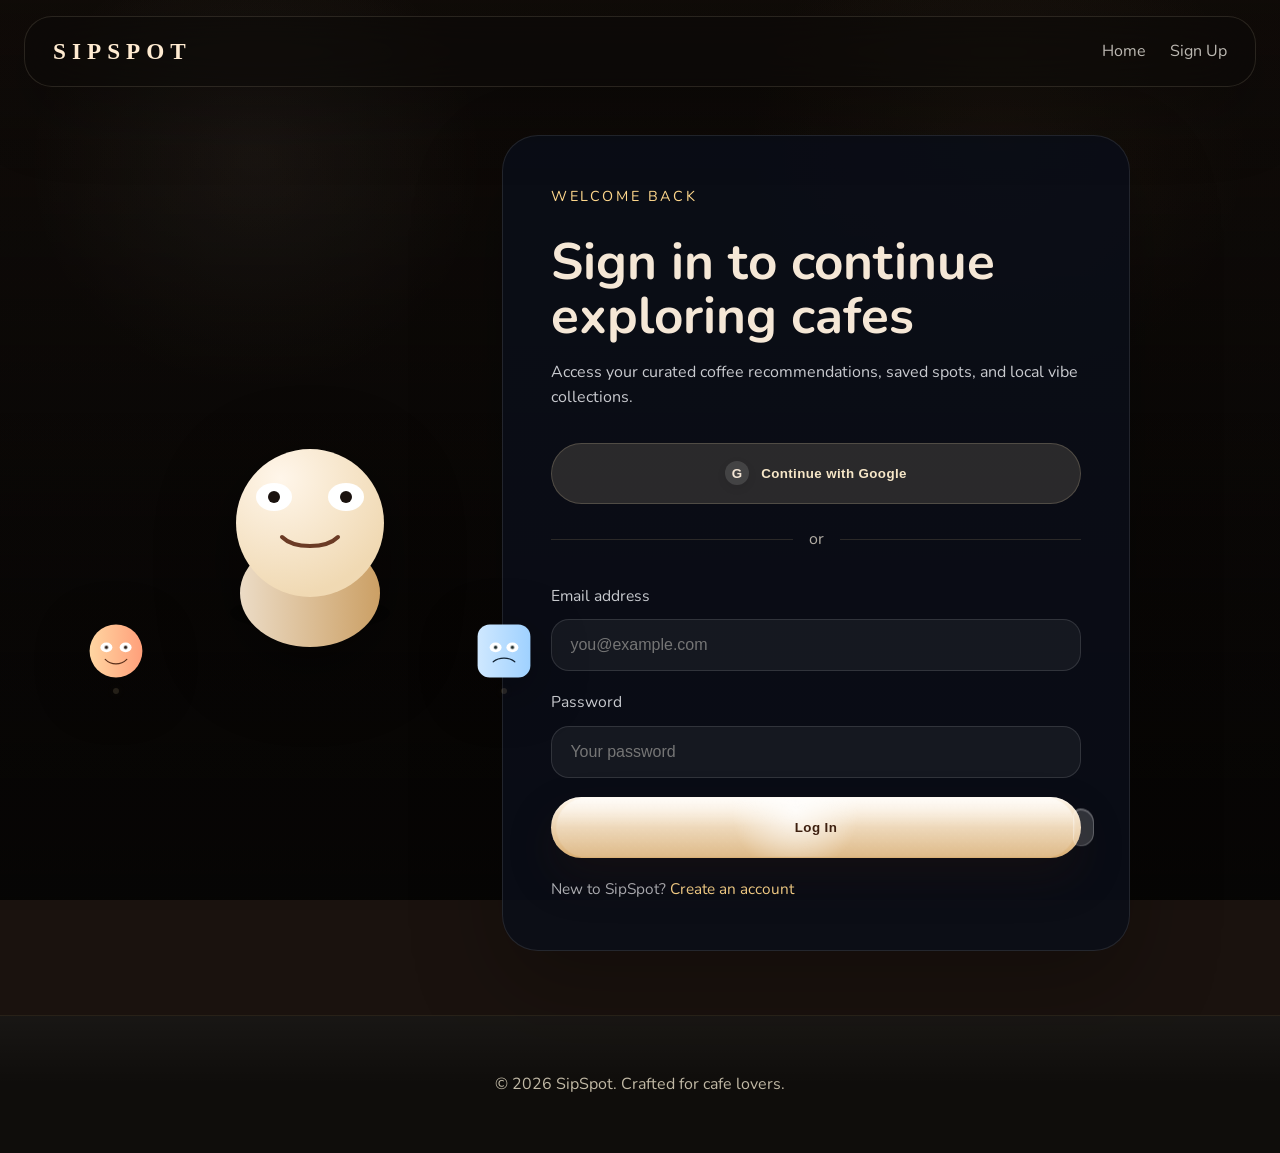
==== explore.html @ 18e0f6d5 "Add files via upload" ====
<!DOCTYPE html>
<html lang="en">
  <head>
    <meta charset="UTF-8" />
    <meta name="viewport" content="width=device-width, initial-scale=1.0" />
    <title>Explore Cafes - SipSpot</title>
    <link rel="stylesheet" href="styles.css" />
  </head>
  <body>
    <div class="video-wrap">
      <video autoplay muted loop playsinline preload="auto" class="bg-video">
        <source src="https://cdn.coverr.co/videos/coverr-coffee-shop-1012/1080p.mp4" type="video/mp4" />
        Your browser does not support the video tag.
      </video>
      <div class="video-overlay"></div>
    </div>

    <header class="site-header auth-header">
      <div class="brand">SipSpot</div>
      <nav class="nav-links">
        <a href="index.html">Home</a>
        <a href="explore.html" class="active">Explore</a>
        <a href="spin.html">Spin The Sip</a>
        <a href="login.html">Log In</a>
        <a href="signup.html" class="button secondary">Sign Up</a>
      </nav>
    </header>

    <main class="section explore-page">
      <section class="explore-hero">
        <div>
          <span class="eyebrow">Cafe Explorer</span>
          <h1>Ahmedabad cafe moods</h1>
          <p>Only the cafe name, vibe, and directions — designed to feel luxurious, calm, and effortless.</p>
        </div>
        <div class="platform-stats">
          <div>
            <span class="stat-label">Curated list</span>
            <strong>58 cafes</strong>
          </div>
          <div>
            <span class="stat-label">City coverage</span>
            <strong>Ahmedabad</strong>
          </div>
        </div>
      </section>

      <section class="section explore-list-section">
        <div class="section-header">
          <span class="eyebrow">All cafes in one view</span>
          <h2>Premium cafe showcase</h2>
          <p class="section-subtitle">Every cafe is visible together in a single premium grid. Hover to focus, click to open exact directions.</p>
        </div>
        <div class="explore-search-panel">
          <input id="explore-search-input" class="explore-search-input" type="search" placeholder="Search cafes by name..." aria-label="Search cafes in the gallery" />
          <span class="search-hint">Start typing to filter the entire cafe collection.</span>
        </div>
        <div class="add-cafe-panel">
          <form id="add-cafe-form" class="add-cafe-form" novalidate>
            <h3>Add a Cafe</h3>
            <p class="form-sub">Only name, vibe and Google Maps link are required.</p>
            <label for="add-name">Cafe Name</label>
            <input id="add-name" name="name" type="text" placeholder="Enter cafe name" required />

            <label for="add-vibe">Cafe Vibe</label>
            <input id="add-vibe" name="vibe" type="text" placeholder="Describe the cafe vibe" required />

            <label for="add-link">Cafe Location Link</label>
            <input id="add-link" name="link" type="url" placeholder="Paste Google Maps location link" required />

            <div class="form-row">
              <button id="add-cafe-btn" class="button primary">+ ADD CAFE</button>
              <div id="add-cafe-msg" class="add-cafe-msg" aria-live="polite"></div>
            </div>
          </form>
        </div>
        <div class="explore-grid" id="cafe-gallery"></div>
      </section>
    </main>

    <footer class="site-footer auth-footer-note">
      <p>© 2026 SipSpot.</p>
    </footer>

    <script src="script.js"></script>
    <div id="cinematic-bg" aria-hidden="true"></div>
    <div id="cinematic-overlay" aria-hidden="true">
      <div class="vignette"></div>
      <div class="light-rays"></div>
      <canvas class="cinematic-canvas" id="cinematic-canvas"></canvas>
      <div class="overlay-spot"></div>
    </div>
  </body>
</html>
---- styles.css ----
@import url('https://fonts.googleapis.com/css2?family=Playfair+Display:wght@600;700;900&family=Nunito:wght@300;400;600;700;800&display=swap');

:root {
  /* Coffee palette */
  --espresso: #2b190f;
  --dark-roast: #1a120e;
  --mocha: #6d3f2a;
  --caramel: #c89f65;
  --cream: #fff7eb;
  --latte: #f3e6d2;
  --gold: #ffd88c;
  --muted: rgba(255,255,255,0.72);

  color-scheme: dark;
  font-family: 'Nunito', system-ui, -apple-system, 'Segoe UI', Roboto, 'Helvetica Neue', Arial;
  background-color: var(--dark-roast);
  color: var(--cream);
  font-size: 16px;
  line-height: 1.6;
  overflow-x: hidden;
}

/* Spin The Sip styles */
.spin-page {
  max-width: 1100px;
  margin: 3.5rem auto;
  padding: 2.5rem;
  border-radius: 28px;
  background: rgba(12, 10, 8, 0.6);
  border: 1px solid rgba(255, 216, 145, 0.06);
}

.spin-hero {
  display: flex;
  gap: 2rem;
  align-items: center;
  justify-content: space-between;
}

.spin-hero h1 {
  font-family: "Cormorant Garamond", serif;
  font-size: clamp(2rem, 4.5vw, 3.25rem);
  margin: 0.25rem 0;
  color: #fff9ef;
}

.tagline { color: rgba(245,235,220,0.8); margin-top: 0.35rem; }

.add-cafe-panel { max-width: 420px; }
.add-row { display: flex; gap: 0.5rem; align-items: center; }
.add-row input { flex: 1; padding: 0.85rem 1rem; border-radius: 14px; border: 1px solid rgba(255,255,255,0.06); background: rgba(20,16,14,0.6); color: inherit; }

.selected-list { display:flex; flex-wrap:wrap; gap:0.5rem; margin-top:0.85rem }
.selected-chip { padding:0.45rem 0.8rem; border-radius:999px; background: linear-gradient(135deg, rgba(200,150,90,0.12), rgba(255,240,200,0.03)); border:1px solid rgba(255,220,150,0.08); display:inline-flex; gap:0.5rem; align-items:center }
.selected-chip .remove { margin-left:0.3rem; cursor:pointer; opacity:0.8 }

.selection-hint { margin-top:0.75rem; color: rgba(245,235,220,0.68); }

.wheel-section { display:flex; gap:2rem; align-items:center; justify-content:center; margin-top:2rem }
.wheel-stage { flex:1; display:flex; align-items:center; justify-content:center }
.wheel-wrap { position:relative; width: min(80vw, 560px); height: min(80vw,560px); display:grid; place-items:center; }
.wheel-wrap canvas { width:100%; height:100%; border-radius:50%; box-shadow: 0 30px 90px rgba(0,0,0,0.6), inset 0 6px 18px rgba(255,230,170,0.03); }
.wheel-pointer { position:absolute; top:6%; left:50%; transform:translateX(-50%); font-size:2.4rem; color:#ffd88c; text-shadow:0 6px 18px rgba(0,0,0,0.6) }

.spin-actions { display:flex; align-items:center; gap:1rem; }

.winner-modal { position:fixed; inset:0; display:grid; place-items:center; background: linear-gradient(rgba(3,3,2,0.55), rgba(12,8,6,0.75)); z-index:60 }
.winner-modal.hidden { display:none }
.winner-card { background: rgba(18,14,12,0.86); padding:2rem; border-radius:18px; border:1px solid rgba(255,230,170,0.08); box-shadow:0 40px 120px rgba(0,0,0,0.6); display:flex; gap:1.6rem; align-items:center }
.winner-copy { text-align:center }
.winner-copy h2 { font-size:2.4rem; margin:0.4rem 0; color:#fffdf6 }
.winner-copy .sub { margin-top:0; color:#ffd88c }
.winner-actions { display:flex; gap:0.8rem; margin-top:1rem }

.celebration canvas { width:360px; height:180px }

@media (max-width:900px) {
  .spin-hero { flex-direction:column; align-items:flex-start }
  .wheel-wrap { width: min(92vw, 420px); height: min(92vw, 420px) }
}


* {
  box-sizing: border-box;
}

body {
  margin: 0;
  min-height: 100vh;
  background: transparent;
  color: #f5e7d6;
}

body::before {
  content: "";
  position: fixed;
  inset: 0;
  pointer-events: none;
  background: radial-gradient(circle at 20% 18%, rgba(236, 219, 185, 0.08), transparent 18%),
    radial-gradient(circle at 78% 16%, rgba(194, 150, 89, 0.08), transparent 20%);
  mix-blend-mode: screen;
  z-index: -2;
}

body::after {
  content: "";
  position: fixed;
  inset: 0;
  pointer-events: none;
  background: linear-gradient(180deg, rgba(10, 8, 6, 0.22), rgba(6, 5, 4, 0.84));
  z-index: -1;
}

.video-wrap {
  position: fixed;
  inset: 0;
  z-index: -10;
  overflow: hidden;
  pointer-events: none;
}

.bg-video {
  width: 100%;
  height: 100%;
  object-fit: cover;
  will-change: transform;
  transform: scale(1.03);
  animation: slow-pan 60s linear infinite;
}

.video-overlay {
  position: absolute;
  inset: 0;
  background: linear-gradient(180deg, rgba(10, 8, 6, 0.44), rgba(8, 6, 5, 0.86));
  pointer-events: none;
}

@keyframes slow-pan {
  0% {
    transform: scale(1.03) translate(0, 0);
  }
  50% {
    transform: scale(1.05) translate(-1.3%, -0.7%);
  }
  100% {
    transform: scale(1.03) translate(0, 0);
  }
}

.intro-screen {
  position: fixed;
  inset: 0;
  z-index: 9999;
  overflow: hidden;
  pointer-events: none;
  display: grid;
  place-items: center;
  background: radial-gradient(circle at 50% 20%, #1b110a 0%, #080402 38%, #020101 100%);
  color: #f5e5cc;
  opacity: 1;
  transition: opacity 0.9s ease, visibility 0.9s ease;
}

.intro-screen.intro-hidden {
  opacity: 0;
  visibility: hidden;
}

body.intro-active {
  overflow: hidden;
}

.intro-background,
.intro-grain,
.intro-haze {
  position: absolute;
  inset: 0;
  pointer-events: none;
}

.intro-background {
  background: radial-gradient(circle at 50% 18%, rgba(187, 129, 65, 0.14), transparent 24%),
    radial-gradient(circle at 50% 38%, rgba(78, 44, 28, 0.16), transparent 32%);
}

.intro-haze {
  background: radial-gradient(circle at 50% 40%, rgba(242, 199, 130, 0.08), transparent 20%),
    radial-gradient(circle at 50% 60%, rgba(24, 12, 8, 0.24), transparent 30%);
  filter: blur(3px);
  opacity: 0.7;
}

.intro-grain {
  background-image: radial-gradient(circle, rgba(255,255,255,0.06) 1px, rgba(255,255,255,0) 1px);
  background-size: 4px 4px;
  opacity: 0.08;
  mix-blend-mode: overlay;
}

.intro-content {
  position: relative;
  z-index: 2;
  display: grid;
  gap: 1.8rem;
  align-items: center;
  justify-items: center;
  text-align: center;
  width: min(88vw, 1080px);
  padding: 0 1.5rem;
}

.intro-title {
  position: relative;
  font-family: "Cormorant Garamond", "Playfair Display", serif;
  font-size: clamp(3.8rem, 9vw, 7.2rem);
  line-height: 0.92;
  letter-spacing: 0.32em;
  text-transform: uppercase;
  color: #f7e6d2;
  opacity: 0;
  transform: scale(0.96) translateY(12px);
  text-shadow: 0 18px 48px rgba(12, 6, 3, 0.22), 0 1px 4px rgba(255, 241, 207, 0.1);
  overflow: hidden;
}

.intro-title::before {
  content: '';
  position: absolute;
  inset: 0;
  background: linear-gradient(90deg, rgba(255,255,255,0.18), rgba(255,255,255,0.02) 22%, rgba(255,255,255,0.18) 48%, rgba(255,255,255,0) 58%);
  opacity: 0;
  transform: translateX(-105%);
}

.intro-ready .intro-title {
  animation: title-reveal 2s ease-out 1.8s forwards;
}

.intro-ready .intro-title::before {
  animation: title-shine 1.8s ease-out 4.4s forwards;
}

@keyframes title-reveal {
  0% {
    opacity: 0;
    transform: scale(0.96) translateY(14px);
    letter-spacing: 0.28em;
    filter: blur(2px);
  }
  65% {
    opacity: 0.45;
    transform: scale(0.985) translateY(6px);
    letter-spacing: 0.30em;
    filter: blur(1px);
  }
  100% {
    opacity: 1;
    transform: scale(1) translateY(0);
    letter-spacing: 0.32em;
    filter: blur(0);
  }
}

@keyframes title-shine {
  0% {
    opacity: 0;
    transform: translateX(-105%);
  }
  38% {
    opacity: 0.16;
  }
  62% {
    opacity: 0.12;
    transform: translateX(12%);
  }
  100% {
    opacity: 0;
    transform: translateX(110%);
  }
}

.intro-tagline {
  opacity: 0;
  transform: translateY(18px);
  font-family: "Cormorant Garamond", serif;
  font-size: clamp(1rem, 2vw, 1.25rem);
  color: rgba(245, 229, 207, 0.78);
  letter-spacing: 0.18em;
  max-width: min(44rem, 86vw);
  line-height: 1.5;
}

.intro-ready .intro-tagline {
  animation: subtitle-reveal 1s ease-out 5s forwards;
}

@keyframes subtitle-reveal {
  0% {
    opacity: 0;
    transform: translateY(18px);
    letter-spacing: 0.22em;
  }
  100% {
    opacity: 1;
    transform: translateY(0);
    letter-spacing: 0.18em;
  }
}

.intro-credit {
  opacity: 0;
  transform: translateY(18px);
  font-family: Inter, ui-sans-serif, system-ui, sans-serif;
  font-size: 0.78rem;
  color: rgba(255, 241, 218, 0.52);
  letter-spacing: 0.28em;
  text-transform: uppercase;
  line-height: 1.4;
}

.intro-ready .intro-credit {
  animation: credit-reveal 1s ease-out 6.2s forwards;
}

@keyframes credit-reveal {
  from { opacity: 0; transform: translateY(14px); }
  to { opacity: 1; transform: translateY(0); }
}

.site-header {
  position: sticky;
  top: 1rem;
  z-index: 20;
  margin: 0 1.5rem;
  border-radius: 28px;
  display: flex;
  align-items: center;
  justify-content: space-between;
  padding: 1rem 1.75rem;
  backdrop-filter: blur(26px);
  background: rgba(12, 10, 8, 0.56);
  border: 1px solid rgba(255, 235, 193, 0.12);
  box-shadow: 0 24px 70px rgba(0, 0, 0, 0.26);
}

.brand {
  font-family: "Cormorant Garamond", serif;
  font-size: 1.45rem;
  font-weight: 700;
  letter-spacing: 0.26em;
  text-transform: uppercase;
  color: #ffebd1;
}

.nav-links {
  display: flex;
  gap: 1.5rem;
  align-items: center;
}

.nav-links.open {
  display: flex;
  flex-direction: column;
  width: 100%;
  padding: 1rem 0;
  background: rgba(8, 10, 16, 0.95);
  position: absolute;
  top: 72px;
  left: 0;
  right: 0;
  border-top: 1px solid rgba(255, 255, 255, 0.08);
}

.nav-links.open a {
  width: 100%;
  padding: 0.9rem 1.5rem;
}

.nav-links a {
  color: rgba(245, 240, 232, 0.76);
  text-decoration: none;
  transition: color 0.2s ease, transform 0.2s ease;
  position: relative;
}

.nav-links a:hover {
  color: #fff7e9;
  transform: translateY(-1px);
}

.nav-links a.active::after {
  content: "";
  position: absolute;
  left: 0;
  right: 0;
  bottom: -0.35rem;
  height: 3px;
  border-radius: 999px;
  background: linear-gradient(135deg, #c89f65, #ffdebb);
}

.hero-cta,
.button {
  display: inline-flex;
  align-items: center;
  justify-content: center;
  position: relative;
  overflow: visible;
  border: none;
  border-radius: 2.2rem;
  padding: 1rem 1.8rem;
  min-height: 3.8rem;
  cursor: pointer;
  font-weight: 700;
  text-decoration: none;
  letter-spacing: 0.03em;
  transition: transform 0.24s ease, box-shadow 0.24s ease, background 0.24s ease, color 0.24s ease;
  transform-style: preserve-3d;
  background-clip: padding-box;
}

.button::before,
.button::after {
  content: '';
  position: absolute;
  border-radius: 999px;
  transition: transform 0.24s ease, opacity 0.24s ease, background 0.24s ease;
}

.button::before {
  inset: 0;
  z-index: -2;
}

.button::after {
  z-index: -1;
}

.google-button {
  width: 100%;
  gap: 0.75rem;
  justify-content: center;
  background: rgba(236, 216, 176, 0.14);
  color: #f7e7c8;
  border: 1px solid rgba(236, 216, 176, 0.2);
}

.google-icon {
  width: 1.5rem;
  height: 1.5rem;
  display: inline-flex;
  align-items: center;
  justify-content: center;
  border-radius: 50%;
  background: rgba(255, 255, 255, 0.12);
  color: #f5e7d6;
  font-weight: 700;
  box-shadow: 0 3px 10px rgba(0, 0, 0, 0.08);
}

.auth-divider {
  display: flex;
  align-items: center;
  text-align: center;
  gap: 1rem;
  color: rgba(245, 235, 220, 0.72);
  margin: 0.25rem 0 0.75rem;
}

.auth-divider::before,
.auth-divider::after {
  content: "";
  flex: 1;
  height: 1px;
  background: rgba(246, 220, 153, 0.14);
}

.hero-cta,
.button.primary {
  background: linear-gradient(180deg, #fff7eb 0%, #d9ae73 100%);
  color: #3e2010;
  box-shadow: 0 20px 44px rgba(45, 24, 13, 0.28), inset 0 1px 1px rgba(255, 255, 255, 0.28);
}

.button.primary {
  border-radius: 2.3rem;
  padding: 1rem 2.2rem;
}

.button.primary::before {
  inset: 0;
  background: radial-gradient(circle at 46% 22%, rgba(255, 255, 255, 0.85), rgba(255, 255, 255, 0.12) 22%),
    linear-gradient(180deg, rgba(255, 255, 255, 0.65), rgba(255, 255, 255, 0.04) 48%);
  opacity: 0.96;
  transform: scale(0.98);
}

.button.primary::after {
  right: -0.8rem;
  top: 50%;
  width: 1.2rem;
  height: 2.2rem;
  border-radius: 0.65rem 1.2rem 1.2rem 0.65rem;
  background: rgba(255, 255, 255, 0.16);
  border: 1px solid rgba(255, 255, 255, 0.22);
  box-shadow: inset 0 1px 0 rgba(255, 255, 255, 0.28);
  transform: translateY(-50%);
}

.button.primary:hover {
  transform: translateY(-2px);
  box-shadow: 0 28px 72px rgba(61, 34, 16, 0.32);
}

.button.primary:active {
  transform: translateY(1px);
  box-shadow: 0 10px 22px rgba(45, 25, 14, 0.2);
}

.button.secondary {
  background: linear-gradient(180deg, rgba(251, 238, 206, 0.94), rgba(223, 171, 98, 0.95));
  color: #4a2d16;
  border: 1px solid rgba(98, 63, 35, 0.18);
  padding: 1rem 1.9rem;
  box-shadow: 0 18px 34px rgba(22, 13, 9, 0.22);
}

.button.secondary::before,
.button.secondary::after {
  content: '';
  position: absolute;
  left: 0;
  right: 0;
  border-radius: 1.9rem;
  z-index: -2;
}

.button.secondary::before {
  top: 0;
  height: 52%;
  background: linear-gradient(180deg, rgba(255, 245, 220, 0.98), rgba(237, 205, 156, 0.96));
  border-top-left-radius: 1.9rem;
  border-top-right-radius: 1.9rem;
}

.button.secondary::after {
  bottom: 0;
  height: 48%;
  background: linear-gradient(180deg, rgba(204, 134, 58, 0.92), rgba(180, 108, 44, 0.9));
  border-bottom-left-radius: 1.9rem;
  border-bottom-right-radius: 1.9rem;
}

.button.secondary::after {
  box-shadow: inset 0 1px 0 rgba(255, 255, 255, 0.18);
}

.button.secondary:hover {
  transform: translateY(-2px);
}

.button.secondary:active {
  transform: translateY(1px);
}

.button-fog-wrapper {
  position: relative;
  display: inline-flex;
  overflow: visible;
  vertical-align: middle;
}

.button-fog {
  position: absolute;
  left: 50%;
  top: -0.1rem;
  width: calc(100% + 0.4rem);
  height: 2.6rem;
  pointer-events: none;
  transform: translateX(-50%);
  overflow: visible;
  z-index: 0;
}

.button-fog span {
  position: absolute;
  bottom: 0;
  background: rgba(255, 255, 255, 0.18);
  filter: blur(7px);
  border-radius: 999px;
  opacity: 0;
  transform: translateY(4px) scale(0.82);
  animation: button-steam-rise 1s ease-out forwards;
}

.button-fog span:nth-child(1) { left: 8%; width: 0.65rem; height: 1.05rem; }
.button-fog span:nth-child(2) { left: 28%; width: 0.5rem; height: 0.95rem; }
.button-fog span:nth-child(3) { left: 50%; width: 0.6rem; height: 1.15rem; }
.button-fog span:nth-child(4) { left: 72%; width: 0.45rem; height: 0.9rem; }

@keyframes button-steam-rise {
  0% {
    opacity: 0;
    transform: translateY(6px) scale(0.78);
  }
  18% {
    opacity: 0.14;
    transform: translateY(2px) scale(0.85);
  }
  52% {
    opacity: 0.18;
    transform: translateY(-10px) scale(0.94);
  }
  100% {
    opacity: 0;
    transform: translateY(-20px) scale(1.02);
  }
}

@media (max-width: 720px) {
  .button-fog {
    height: 3rem;
    width: calc(100% + 0.9rem);
    top: -0.3rem;
  }

  .button-fog span {
    filter: blur(6px);
  }

  .button-fog span:nth-child(1) { width: 0.55rem; height: 1rem; }
  .button-fog span:nth-child(2) { width: 0.45rem; height: 0.85rem; }
  .button-fog span:nth-child(3) { width: 0.55rem; height: 1.1rem; }
  .button-fog span:nth-child(4) { width: 0.4rem; height: 0.85rem; }
}

.hero-right {
  display: grid;
  gap: 1.8rem;
}

.hero-cup-illustration {
  position: relative;
  width: min(380px, 100%);
  max-width: 38rem;
  margin: 0 auto;
  align-self: center;
  justify-self: center;
  pointer-events: auto;
  perspective: 1200px;
}

.hero-cup-illustration::before {
  content: '';
  position: absolute;
  inset: 0;
  border-radius: 28px;
  background: radial-gradient(circle at 50% 40%, rgba(255, 238, 198, 0.06), transparent 32%);
  pointer-events: none;
}

.cup-shadow {
  position: absolute;
  bottom: 0.8rem;
  left: 50%;
  width: 64%;
  height: 24px;
  background: radial-gradient(ellipse at center, rgba(12, 8, 5, 0.36) 0%, transparent 62%);
  transform: translateX(-50%);
  filter: blur(3px);
  opacity: 0.85;
  z-index: 0;
}

.cup-wrap {
  position: relative;
  width: 100%;
  max-width: 320px;
  aspect-ratio: 1 / 1.2;
  margin: 0 auto;
  transform-style: preserve-3d;
  transition: transform 0.28s ease;
}

.cup-body {
  position: absolute;
  left: 20%;
  right: 20%;
  bottom: 18%;
  top: 20%;
  border-radius: 42% 42% 38% 38% / 42% 42% 32% 32%;
  background: radial-gradient(circle at 40% 18%, #fff9ef 0%, rgba(255,255,255,0.86) 10%, transparent 24%),
    linear-gradient(180deg, #f9f2e2 0%, #ecd9b9 25%, #d2b07d 52%, #b67d4a 100%);
  border: 1px solid rgba(255,255,255,0.36);
  box-shadow: inset 0 18px 32px rgba(255,255,255,0.24), inset 0 -5px 14px rgba(0,0,0,0.16), 0 18px 40px rgba(14, 9, 5, 0.16);
  overflow: hidden;
}

.cup-body::before {
  content: '';
  position: absolute;
  top: -5%;
  left: 10%;
  right: 10%;
  height: 16%;
  border-radius: 50%;
  background: radial-gradient(circle at 50% 25%, rgba(255,255,255,0.9) 0%, rgba(255,255,255,0) 48%);
  opacity: 0.85;
  pointer-events: none;
}

.cup-body::after {
  content: '';
  position: absolute;
  top: 16%;
  left: 8%;
  right: 8%;
  height: 38%;
  border-radius: 48% / 36%;
  background: radial-gradient(circle at 45% 20%, rgba(255,255,255,0.14), rgba(255,255,255,0) 48%);
  opacity: 0.7;
  pointer-events: none;
}

.cup-handle {
  position: absolute;
  width: 20%;
  height: 28%;
  right: 5%;
  top: 34%;
  border-radius: 52% 44% 44% 52%;
  background: radial-gradient(circle at 25% 25%, #faf4e9 0%, #f1e2cd 24%, #d1b082 54%, #b88d5f 100%);
  box-shadow: inset 0 1px 0 rgba(255,255,255,0.48), inset -4px 0 8px rgba(0,0,0,0.18), 0 8px 16px rgba(0,0,0,0.12);
  border: 1px solid rgba(255,255,255,0.38);
  overflow: hidden;
}

.cup-handle::before {
  content: '';
  position: absolute;
  inset: 12% 15%;
  border-radius: 50% 44% 44% 50%;
  background: radial-gradient(circle at 25% 25%, rgba(255,255,255,0.42), rgba(255,255,255,0) 36%),
    linear-gradient(180deg, rgba(255,255,255,0.12), rgba(0,0,0,0.08));
  box-shadow: inset 0 0 8px rgba(0,0,0,0.1);
}

.cup-handle::after {
  content: '';
  position: absolute;
  inset: 20% 20%;
  border-radius: 46% 40% 40% 46%;
  border: 3px solid rgba(255,255,255,0.18);
}

.cup-fill {
  position: absolute;
  left: 22%;
  right: 22%;
  top: 20%;
  height: 22%;
  background: radial-gradient(circle at 50% 24%, rgba(255,255,255,0.2) 0%, rgba(255,255,255,0) 18%),
    radial-gradient(circle at 45% 40%, rgba(255,236,189,0.16), rgba(255,236,189,0) 22%),
    radial-gradient(circle at 50% 40%, #6a3f25 0%, #3b1f0f 45%, #1f1008 100%);
  border-radius: 50% / 46%;
  box-shadow: inset 0 8px 18px rgba(255,255,255,0.12), inset 0 -4px 12px rgba(0,0,0,0.4);
  overflow: hidden;
}

.cup-fill::before {
  content: '';
  position: absolute;
  inset: 0;
  border-radius: inherit;
  background: radial-gradient(circle at 50% 35%, rgba(255,255,255,0.25) 0%, rgba(255,255,255,0) 34%);
  opacity: 0.35;
}

.cup-fill::after {
  content: '';
  position: absolute;
  left: 8%;
  right: 8%;
  top: 10%;
  height: 18%;
  border-radius: 46% / 55%;
  background: radial-gradient(circle at 50% 20%, rgba(255,255,255,0.26), rgba(255,255,255,0) 78%);
  opacity: 0.55;
  transform: translateY(-2px);
}

.cup-steam {
  position: absolute;
  left: 38%;
  top: 8%;
  width: 24%;
  height: 36%;
  pointer-events: none;
}

.cup-steam span {
  position: absolute;
  left: 50%;
  width: 8px;
  height: 100%;
  border-radius: 999px;
  background: radial-gradient(circle, rgba(255,255,255,0.82) 0%, rgba(255,255,255,0.08) 100%);
  opacity: 0.55;
  transform-origin: bottom center;
  animation: steam-rise 4.4s ease-in-out infinite;
  filter: blur(1px);
}

.cup-steam span:nth-child(1) {
  transform: translateX(-50%) translateY(0) scaleX(0.95);
  animation-delay: 0s;
}

.cup-steam span:nth-child(2) {
  transform: translateX(-50%) translateY(12%) scaleX(0.75);
  animation-delay: 1.4s;
}

.cup-face {
  position: absolute;
  left: 28%;
  right: 28%;
  top: 48%;
  display: flex;
  justify-content: space-between;
  align-items: center;
  pointer-events: none;
  filter: drop-shadow(0 1px 0 rgba(0,0,0,0.12));
}

.cup-eye {
  position: relative;
  width: 10px;
  height: 10px;
  border-radius: 50%;
  background: radial-gradient(circle at 35% 30%, #fffbf0 0%, rgba(255,255,255,0) 28%),
    radial-gradient(circle at 50% 50%, #3f2311 0%, #231108 100%);
  box-shadow: inset 0 1px 0 rgba(255,255,255,0.24), 0 1px 2px rgba(0,0,0,0.12);
  transition: transform 0.18s ease;
}

.cup-eye::after {
  content: '';
  position: absolute;
  top: 22%;
  left: 18%;
  width: 30%;
  height: 30%;
  border-radius: 50%;
  background: rgba(255,255,255,0.88);
  filter: blur(0.5px);
}

.cup-smile {
  position: absolute;
  left: 50%;
  bottom: -8%;
  width: 34px;
  height: 14px;
  border-radius: 0 0 18px 18px;
  transform: translateX(-50%) scaleX(0.95);
  transition: transform 0.22s ease, opacity 0.22s ease;
  background: linear-gradient(180deg, rgba(255,255,255,0.1), rgba(255,255,255,0) 48%);
}

.cup-smile::before {
  content: '';
  position: absolute;
  inset: 0 0 4px;
  border-bottom: 3px solid rgba(57,34,18,0.95);
  border-radius: 0 0 18px 18px;
}

.cup-saucer {
  position: absolute;
  left: 50%;
  bottom: 0;
  width: 84%;
  height: 16%;
  transform: translateX(-50%);
  border-radius: 50% / 40%;
  background: radial-gradient(circle at 50% 28%, #fff8ee 0%, #ebd7bb 42%, #d0a778 75%, #a86e41 100%);
  border: 1px solid rgba(255,255,255,0.42);
  box-shadow: inset 0 10px 22px rgba(255,255,255,0.24), inset 0 -6px 14px rgba(0,0,0,0.18), 0 18px 40px rgba(0,0,0,0.2);
}

.cup-saucer::before {
  content: '';
  position: absolute;
  left: 50%;
  top: 16%;
  width: 48%;
  height: 24%;
  transform: translateX(-50%);
  border-radius: 50% / 34%;
  background: rgba(255,255,255,0.18);
}

.cup-saucer::after {
  content: '';
  position: absolute;
  left: 50%;
  bottom: 12%;
  width: 28%;
  height: 6%;
  transform: translateX(-50%);
  border-radius: 50% / 50%;
  background: rgba(0,0,0,0.16);
  filter: blur(1px);
  opacity: 0.55;
}

.hero-cup-illustration:hover .cup-shadow {
  opacity: 1;
  transform: translateX(-50%) scale(1.04);
}

.hero-cup-illustration:hover .cup-steam span {
  animation-duration: 3s;
  opacity: 0.78;
}

.hero-cup-illustration:hover .cup-wrap,
.hero-cup-illustration.cup-hovered .cup-wrap {
  transform: translateY(-4px) rotate(-2deg) scale(1.01);
}

.hero-cup-illustration.cup-active .cup-wrap {
  animation: cup-breathe 6s ease-in-out infinite;
}

.hero-cup-illustration.cup-active .cup-smile {
  transform: translateX(-50%) scaleX(1.05) translateY(-1px);
}

.hero-cup-illustration.cup-active .cup-steam span {
  animation-duration: 3.1s;
  opacity: 0.78;
}

.cup-wrap {
  animation: cup-floating 6s ease-in-out infinite;
}

@keyframes cup-floating {
  0%, 100% { transform: translateY(0) rotate(0deg); }
  35% { transform: translateY(-6px) rotate(0.8deg); }
  70% { transform: translateY(-4px) rotate(-0.6deg); }
}

@keyframes cup-breathe {
  0%, 100% { transform: translateY(-2px) rotate(0deg); }
  25% { transform: translateY(-5px) rotate(0.4deg); }
  50% { transform: translateY(-3px) rotate(0deg); }
  75% { transform: translateY(-5px) rotate(-0.4deg); }
}

@keyframes steam-rise {
  0% { opacity: 0; transform: translate(-50%, 100%) scaleY(0.3); }
  20% { opacity: 0.54; transform: translate(-50%, 0%) scaleY(0.85); }
  50% { opacity: 0.24; transform: translate(-50%, -22%) scaleY(1.05); }
  80% { opacity: 0.08; transform: translate(-50%, -38%) scaleY(0.85); }
  100% { opacity: 0; transform: translate(-50%, -52%) scaleY(0.4); }
}

@media (max-width: 960px) {
  .hero-right {
    grid-template-columns: 1fr;
    align-items: center;
  }
  .hero-cup-illustration {
    width: min(320px, 78vw);
  }
}

@media (max-width: 680px) {
  .hero-cup-illustration {
    width: min(280px, 92vw);
  }
  .hero-copy {
    max-width: 100%;
  }
}

.menu-toggle {
  display: none;
  background: none;
  border: 1px solid rgba(255, 255, 255, 0.18);
  color: #f3f4f8;
  padding: 0.75rem 1rem;
  border-radius: 12px;
}

.hero-section {
  min-height: calc(100vh - 128px);
  display: grid;
  grid-template-columns: 1.2fr 0.95fr;
  gap: 2.5rem;
  align-items: center;
  padding: 5.5rem 2rem 3rem;
}

.hero-copy {
  max-width: 640px;
}

.hero-copy .eyebrow {
  color: #ffe5b8;
}

.hero-section h1 {
  font-family: "Cormorant Garamond", serif;
  font-size: clamp(4rem, 8vw, 6.2rem);
  line-height: 0.9;
  letter-spacing: -0.06em;
  color: #fff5e6;
  text-shadow: 0 18px 45px rgba(0, 0, 0, 0.36);
}

.hero-section p {
  font-size: 1.05rem;
  max-width: 46rem;
  color: rgba(245, 235, 220, 0.86);
}

.eyebrow {
  display: inline-block;
  margin-bottom: 1rem;
  font-size: 0.9rem;
  letter-spacing: 0.18em;
  text-transform: uppercase;
  color: #ffd88c;
}

.hero-actions {
  display: flex;
  gap: 1rem;
  flex-wrap: wrap;
  margin-top: 2rem;
}

.hero-search-card {
  background: rgba(18, 14, 11, 0.64);
  border: 1px solid rgba(255, 216, 145, 0.14);
  border-radius: 32px;
  padding: 2rem;
  color: #f5ead8;
  backdrop-filter: blur(24px);
  box-shadow: 0 28px 80px rgba(0, 0, 0, 0.30);
}

.hero-search-card p {
  margin-bottom: 1rem;
  color: rgba(242, 232, 217, 0.82);
}

.search-box {
  display: grid;
  grid-template-columns: 1fr auto;
  gap: 0.75rem;
}

.search-box input {
  width: 100%;
  border: 1px solid rgba(255, 224, 159, 0.18);
  border-radius: 22px;
  background: rgba(22, 18, 15, 0.82);
  color: #f5e7d6;
  padding: 1rem 1.15rem;
  font-size: 1rem;
}

.search-box input:focus {
  outline: 2px solid rgba(226, 183, 107, 0.34);
  outline-offset: 2px;
}

.search-box button {
  border: none;
  border-radius: 22px;
  padding: 1rem 1.4rem;
  background: linear-gradient(135deg, #c89f65, #b87941);
  color: #fffdf9;
  font-weight: 700;
  cursor: pointer;
  transition: transform 0.2s ease, box-shadow 0.2s ease;
}

.search-box button:hover {
  transform: translateY(-2px);
  box-shadow: 0 18px 45px rgba(184, 121, 65, 0.28);
}

.search-chips {
  display: flex;
  flex-wrap: wrap;
  gap: 0.75rem;
  margin-top: 1.25rem;
}

.search-chips span {
  padding: 0.75rem 1rem;
  border-radius: 999px;
  background: rgba(255, 255, 255, 0.08);
  color: #f5f0e8;
  border: 1px solid rgba(255, 255, 255, 0.08);
}

.search-chips span.active {
  background: rgba(216, 159, 114, 0.18);
  border-color: rgba(216, 159, 114, 0.35);
  color: #fffdf9;
}

.auth-page {
  min-height: calc(100vh - 88px);
  display: grid;
  place-items: center;
  padding: 4rem 2rem;
}

.auth-layout { display:flex; gap:2rem; align-items:center; justify-content:center; max-width:980px; width:100%; }
.auth-layout .auth-card { flex:1; min-width:320px }
.character-wrap { width:320px; display:flex; align-items:center; justify-content:center; pointer-events:none }
.character { width:280px; height:auto; filter:drop-shadow(0 18px 40px rgba(0,0,0,0.45)); transform:translateY(0); transition:transform 0.45s cubic-bezier(.2,.9,.2,1) }

/* idle breathing */
.character-wrap .character { animation: char-breathe 6s ease-in-out infinite }
@keyframes char-breathe { 0%{ transform:translateY(0)} 50%{ transform:translateY(-6px)} 100%{ transform:translateY(0)} }

/* eyes and pupil behavior */
.character .eye .pupil { transition: transform 0.12s linear; transform-box: fill-box; transform-origin: center; will-change: transform }
.pupil-small { transition: transform 0.12s linear; transform-box: fill-box; transform-origin: center; will-change: transform }

/* small character blink */
.small-character.blink ellipse { transform-origin:center; transform:scaleY(0.12); transition: transform 0.12s linear }
.small-character.blink .pupil-small { transform: translateY(3px); transition: transform 0.12s linear }
.character.blink .sclera { transform-origin:center; transform:scaleY(0.12); transition: transform 0.12s linear }
.character.blink .pupil { transition: transform 0.08s linear }

/* shy reaction */
.character.shy .hand { opacity:1; transform:translateY(-22px); transition:transform 0.36s ease, opacity 0.36s ease }
.character .hand { opacity:0; transform:translateY(0); transition:transform 0.36s ease, opacity 0.36s ease }

/* small smile when happy */
.character.smile .smile { stroke:#ffefc9; stroke-width:3; transform-origin:center; transition: stroke 0.18s ease }

@media (max-width:720px) {
  .auth-layout { flex-direction:column-reverse; gap:1rem }
  .character-wrap { width:220px }
  .character { width:200px }
}

/* characters group layout (three characters) */
.characters-group { display:flex; gap:12px; align-items:flex-end; justify-content:center }
.main-character { display:flex; align-items:center; justify-content:center }
.side-character { width:84px; display:flex; align-items:center; justify-content:center; position:relative }
.side-character svg { width:84px; height:auto; filter: drop-shadow(0 12px 28px rgba(0,0,0,0.35)); transform-origin:center; }

/* subtle idle bob for side characters */
.small-character { animation: small-bob 5s ease-in-out infinite; }
@keyframes small-bob { 0%{ transform:translateY(0) } 50%{ transform:translateY(-6px) } 100%{ transform:translateY(0) } }

/* tiny glow and particles (decorative) */
.side-character::after { content:''; position:absolute; width:6px; height:6px; border-radius:50%; background:rgba(255,230,170,0.12); box-shadow:0 0 10px rgba(255,230,170,0.08); transform:translateY(40px); pointer-events:none }

/* responsive: shrink side characters on small screens */
@media (max-width:720px) {
  .characters-group { gap:8px }
  .side-character { width:56px }
  .side-character svg { width:56px }
}

/* Add Cafe form styles */
.add-cafe-panel { max-width:820px; margin:18px auto 28px; padding:18px; background:linear-gradient(180deg, rgba(255,255,255,0.04), rgba(255,255,255,0.02)); border-radius:12px; box-shadow:0 8px 30px rgba(6,5,4,0.28); }
.add-cafe-form { display:flex; flex-direction:column; gap:10px }
.add-cafe-form h3 { margin:0; font-size:1.05rem }
.add-cafe-form .form-sub { margin:0; color:rgba(255,255,255,0.7); font-size:0.9rem }
.add-cafe-form label { font-size:0.86rem; color:rgba(255,255,255,0.85); margin-top:6px }
.add-cafe-form input[type="text"], .add-cafe-form input[type="url"] { padding:10px 12px; border-radius:8px; border:1px solid rgba(255,255,255,0.08); background:rgba(255,255,255,0.03); color:#fff; outline:none }
.add-cafe-form input::placeholder { color: rgba(255,255,255,0.5) }
.add-cafe-form .form-row { display:flex; align-items:center; gap:12px }
.add-cafe-form .add-cafe-msg { color:#cfe8ff; font-weight:600 }
.add-cafe-form .add-cafe-msg.error { color:#ffb4b4 }
.add-cafe-form .button.primary { padding:10px 14px; border-radius:10px }

@media (max-width:720px) {
  .add-cafe-panel { padding:12px }
  .add-cafe-form { gap:8px }
}

/* Cinematic theme & page transition overlay */
#cinematic-overlay { position:fixed; inset:0; pointer-events:none; z-index:9999; opacity:0; transition:opacity 420ms ease, backdrop-filter 420ms ease; display:flex; align-items:center; justify-content:center }
#cinematic-overlay.active { opacity:1; pointer-events:none }
#cinematic-overlay .vignette { position:absolute; inset:0; background:radial-gradient(ellipse at center, rgba(10,6,4,0.0) 30%, rgba(6,3,1,0.55) 100%); mix-blend-mode:overlay; opacity:0.85; }
#cinematic-overlay .light-rays { position:absolute; inset:0; background:linear-gradient(120deg, rgba(255,244,230,0.02) 0%, rgba(255,244,230,0.06) 40%, rgba(255,244,230,0.02) 100%); pointer-events:none; transform:translateZ(0); }
#cinematic-overlay .cinematic-canvas { position:absolute; inset:0; width:100%; height:100%; display:block }
#cinematic-overlay .overlay-spot { position:absolute; width:56vmax; height:56vmax; border-radius:50%; background: radial-gradient(circle at 30% 35%, rgba(255,240,220,0.06), transparent 25%); mix-blend-mode:soft-light; transform:translateY(-10%); }

/* subtle reveal zoom/blur effect on body when transitioning */
body.sipspot-transitioning { transition: filter 420ms ease, transform 420ms ease; filter: blur(6px) saturate(0.98); transform: scale(1.012); }

/* floating beans/particles styling (canvas sits under overlay) */
#cinematic-bg { position:fixed; inset:0; pointer-events:none; z-index:9000; opacity:0.78 }

/* reduced motion accessibility */
@media (prefers-reduced-motion: reduce) {
  #cinematic-overlay, #cinematic-bg { transition: none !important; animation: none !important; opacity: 0 !important }
}

/* Winner cinematic full-screen overlay */
.winner-cinematic-overlay { position:fixed; inset:0; z-index:10010; display:flex; align-items:center; justify-content:center; pointer-events:none; }
.winner-cinematic-overlay .winner-canvas { position:absolute; inset:0; width:100%; height:100%; }
.winner-cinematic-overlay .winner-name-wrap { position:relative; z-index:2; text-align:center; pointer-events:auto }
.winner-cinematic-overlay .winner-name { font-weight:800; color:#fff; letter-spacing:0.02em; text-transform:uppercase; font-size:clamp(28px, 8vw, 120px); line-height:0.9; margin:0; transform-style:preserve-3d; backface-visibility:hidden; filter: drop-shadow(0 18px 48px rgba(10,6,4,0.6)); }
.winner-cinematic-overlay .winner-sub { color:#ffeccf; margin-top:10px; font-size:1.05rem }
.winner-cinematic-overlay .winner-cta { margin-top:18px; display:flex; gap:12px; justify-content:center }
.winner-cinematic-overlay .winner-cta .button { pointer-events:auto }

/* name entrance animation */
.name-entrance { animation: nameIn 980ms cubic-bezier(.2,.9,.26,1) forwards }
@keyframes nameIn {
  0% { transform: translateZ(-400px) scale(0.28) rotateX(18deg); opacity:0; filter: blur(12px) drop-shadow(0 0 0 rgba(0,0,0,0)); }
  30% { transform: translateZ(40px) scale(1.18) rotateX(6deg); opacity:1; filter: blur(3px); }
  60% { transform: translateZ(-6px) scale(0.98) rotateX(2deg); }
  100% { transform: translateZ(0) scale(1) rotateX(0); filter: blur(0); }
}

/* impact flash */
.impact-flash { position:fixed; inset:0; z-index:10005; background: radial-gradient(circle at 50% 50%, rgba(255,255,230,0.12), rgba(255,255,230,0.02) 25%, transparent 40%); pointer-events:none; opacity:0; transition:opacity 140ms linear }
.impact-flash.show { opacity:1 }

/* confetti particle shapes (CSS fallback small) */
.confetti-fallback { position:fixed; pointer-events:none; z-index:10006; inset:0 }

@media (prefers-reduced-motion: reduce) {
  .winner-cinematic-overlay, .impact-flash { display:none !important }
}

.auth-card {
  width: min(540px, 100%);
  background: rgba(11, 14, 24, 0.88);
  border: 1px solid rgba(255, 255, 255, 0.1);
  border-radius: 36px;
  padding: 3rem;
  box-shadow: 0 35px 90px rgba(0, 0, 0, 0.25);
}

.auth-copy {
  margin-bottom: 2rem;
}

.auth-copy h1 {
  margin: 0.75rem 0 0;
  font-size: clamp(2.25rem, 4vw, 3.25rem);
  line-height: 1.05;
}

.auth-copy p {
  margin: 1rem 0 0;
  color: rgba(243, 244, 248, 0.82);
}

.auth-form {
  display: grid;
  gap: 1.2rem;
}

.auth-form label {
  display: grid;
  gap: 0.65rem;
  color: rgba(243, 244, 248, 0.82);
  font-size: 0.98rem;
}

.auth-form input {
  width: 100%;
  border: 1px solid rgba(255, 255, 255, 0.12);
  border-radius: 18px;
  background: rgba(255, 255, 255, 0.05);
  color: #f3f4f8;
  padding: 1rem 1.15rem;
  font-size: 1rem;
}

.auth-form input:focus {
  outline: 2px solid rgba(255, 216, 140, 0.35);
  outline-offset: 2px;
}

.auth-footer {
  margin: 0;
  color: rgba(243, 244, 248, 0.72);
  font-size: 0.96rem;
}

.auth-footer a {
  color: #ffd88c;
  text-decoration: none;
}

.auth-footer-note {
  padding-bottom: 2rem;
}

.auth-header .nav-links {
  display: flex;
}

.explore-page {
  position: relative;
  padding: 4rem 2rem;
  max-width: 1200px;
  margin: 0 auto;
  border-radius: 40px;
  background: rgba(15, 12, 10, 0.70);
  border: 1px solid rgba(255, 214, 152, 0.10);
  box-shadow: 0 40px 120px rgba(0, 0, 0, 0.28);
}

.explore-page::before {
  content: "";
  position: absolute;
  inset: 0;
  border-radius: 40px;
  pointer-events: none;
  background: radial-gradient(circle at top left, rgba(255, 255, 255, 0.06), transparent 32%);
}

.explore-hero {
  display: grid;
  grid-template-columns: 1fr auto;
  gap: 2rem;
  align-items: center;
  margin-bottom: 2rem;
}

.platform-stats {
  display: grid;
  gap: 1rem;
}

.platform-stats div {
  background: rgba(255, 255, 255, 0.05);
  border: 1px solid rgba(255, 255, 255, 0.08);
  border-radius: 28px;
  padding: 1.4rem 1.6rem;
  text-align: center;
}

.platform-stats strong {
  display: block;
  margin-top: 0.85rem;
  font-size: 2.5rem;
  letter-spacing: -0.04em;
  color: #ffd88c;
}

.platform-stats .stat-label {
  display: block;
  margin-bottom: 0.75rem;
  color: rgba(243, 244, 248, 0.78);
}

.platform-stats strong {
  font-size: 2rem;
  color: #ffd88c;
}

.explore-grid {
  display: grid;
  grid-template-columns: repeat(auto-fit, minmax(280px, 1fr));
  gap: 1.75rem;
  margin-top: 1.5rem;
}

.explore-card-link {
  display: block;
  color: inherit;
  text-decoration: none;
}

.explore-card {
  display: flex;
  flex-direction: column;
  justify-content: space-between;
  min-height: 230px;
  padding: 1.85rem;
  border-radius: 32px;
  background: linear-gradient(180deg, rgba(255, 255, 255, 0.06), rgba(255, 255, 255, 0.02));
  border: 1px solid rgba(255, 255, 255, 0.1);
  box-shadow: 0 20px 38px rgba(0, 0, 0, 0.16);
  transition: transform 0.35s ease, box-shadow 0.35s ease, border-color 0.35s ease, background 0.35s ease;
  will-change: transform;
}

.explore-card:hover {
  transform: translateY(-6px) scale(1.02);
  border-color: rgba(255, 216, 140, 0.28);
  background: rgba(255, 255, 255, 0.12);
  box-shadow: 0 40px 90px rgba(0, 0, 0, 0.24);
  z-index: 2;
}

.explore-card-copy {
  display: grid;
  gap: 0.9rem;
}

.card-eyebrow {
  font-size: 0.78rem;
  letter-spacing: 0.2em;
  text-transform: uppercase;
  color: #ffc46b;
  opacity: 0.95;
}

.explore-card h3 {
  margin: 0;
  font-size: 1.6rem;
  letter-spacing: -0.02em;
}

.cafe-vibe {
  margin: 0;
  color: rgba(243, 244, 248, 0.78);
  line-height: 1.75;
}

.card-cta {
  width: fit-content;
  margin-top: 1.5rem;
  align-self: flex-start;
  background: linear-gradient(135deg, #b87941, #ffd88c);
  color: #1c1a17;
  padding: 0.9rem 1.3rem;
}

.explore-card-copy {
  display: grid;
  gap: 0.9rem;
}

.card-eyebrow {
  font-size: 0.78rem;
  letter-spacing: 0.2em;
  text-transform: uppercase;
  color: #ffc46b;
  opacity: 0.9;
}

.explore-card h3 {
  margin: 0;
  font-size: 1.55rem;
  letter-spacing: -0.02em;
}

.cafe-vibe {
  margin: 0;
  color: rgba(243, 244, 248, 0.78);
  line-height: 1.65;
}

.gallery-empty {
  padding: 3rem 2rem;
  border-radius: 24px;
  background: rgba(255, 255, 255, 0.04);
  border: 1px solid rgba(255, 255, 255, 0.08);
  color: rgba(243, 244, 248, 0.88);
  text-align: center;
}

.explore-search-panel {
  display: grid;
  gap: 0.75rem;
  margin-bottom: 1.85rem;
  max-width: 840px;
}

.explore-search-input {
  width: 100%;
  min-height: 58px;
  padding: 1rem 1.25rem;
  border-radius: 22px;
  border: 1px solid rgba(255, 255, 255, 0.12);
  background: rgba(255, 255, 255, 0.05);
  color: #f5f0e8;
  font-size: 1rem;
  outline: none;
  transition: border-color 0.2s ease, box-shadow 0.2s ease;
}

.explore-search-input:focus {
  border-color: rgba(216, 159, 114, 0.48);
  box-shadow: 0 0 0 4px rgba(216, 159, 114, 0.08);
}

.search-hint {
  color: rgba(243, 244, 248, 0.72);
  font-size: 0.95rem;
}

@media (max-width: 980px) {
  .explore-grid {
    grid-template-columns: 1fr;
  }
}

.section-subtitle {
  margin-top: 0.75rem;
  max-width: 52rem;
  color: rgba(243, 244, 248, 0.72);
  line-height: 1.75;
}

@media (max-width: 680px) {
  .site-header {
    margin: 0 1rem;
    padding: 1rem 1.25rem;
    flex-wrap: wrap;
  }

  .hero-section {
    grid-template-columns: 1fr;
    padding: 3rem 1.25rem 2rem;
  }

  .hero-section h1 {
    font-size: clamp(2.7rem, 8vw, 3.4rem);
  }

  .hero-copy,
  .hero-search-card,
  .hero-right,
  .hero-panel {
    width: 100%;
  }

  .hero-actions {
    flex-direction: column;
  }
}

.search-box input::placeholder {
  color: rgba(243, 244, 248, 0.52);
}

.pill-list {
  display: flex;
  flex-wrap: wrap;
  gap: 0.75rem;
  margin-top: 1.25rem;
}

.pill-list span {
  padding: 0.7rem 1rem;
  border-radius: 999px;
  background: rgba(255, 255, 255, 0.07);
  font-size: 0.95rem;
}

.section {
  padding: 4rem 2rem;
  position: relative;
}

.section::before {
  content: "";
  position: absolute;
  inset: 0;
  pointer-events: none;
  background: linear-gradient(180deg, rgba(255, 253, 249, 0.02), transparent 30%);
}

.section > * {
  position: relative;
}

.section-header {
  display: grid;
  gap: 0.65rem;
  margin-bottom: 1.75rem;
}

.section-header h2 {
  margin: 0;
  font-size: clamp(2.1rem, 2.8vw, 3rem);
  letter-spacing: -0.04em;
}

.intro-grid {
  display: grid;
  grid-template-columns: 1fr 1.2fr;
  gap: 2rem;
  align-items: start;
}

.feature-grid,
.cards-grid {
  display: grid;
  gap: 1.5rem;
}

.feature-grid {
  grid-template-columns: repeat(3, minmax(0, 1fr));
}

.feature-grid article,
.card {
  background: rgba(16, 12, 10, 0.68);
  border: 1px solid rgba(255, 215, 145, 0.10);
  border-radius: 30px;
  padding: 1.75rem;
  box-shadow: 0 24px 70px rgba(0, 0, 0, 0.24);
}

.feature-grid article h3,
.card h3 {
  margin-top: 0;
}

.feature-grid article p,
.card p {
  margin: 0.85rem 0 0;
  color: rgba(243, 244, 248, 0.78);
}

.featured-cafes .section-header {
  display: flex;
  align-items: flex-end;
  justify-content: space-between;
  gap: 1rem;
  margin-bottom: 2rem;
}

.cards-grid {
  grid-template-columns: repeat(3, minmax(0, 1fr));
}

/* Rotating featured recommendation styles */
.featured-rotator { margin-top: 1.25rem; display:flex; justify-content:center }
.featured-card { width:100%; max-width:980px; display:flex; gap:1.5rem; align-items:stretch; border-radius:20px; overflow:hidden; background:linear-gradient(180deg, rgba(255,255,255,0.02), rgba(255,255,255,0.01)); border:1px solid rgba(255,230,160,0.06); box-shadow:0 30px 90px rgba(0,0,0,0.36); }
.featured-media { width:40%; min-height:200px; background-size:cover; background-position:center; filter:brightness(0.88) saturate(0.9); }
.featured-copy { padding:1.5rem; flex:1; display:flex; flex-direction:column; justify-content:center }
.featured-copy h3 { margin:0 0 0.5rem 0; font-size:1.6rem; color:#fffdf6 }
.featured-copy p { margin:0 0 0.6rem 0; color:rgba(245,235,220,0.86) }
.featured-address { color:rgba(245,235,220,0.72); font-weight:600; margin-top:0.4rem }
.featured-actions { display:flex; gap:0.8rem; margin-top:1rem }
.rotating-fade { transition: transform 0.6s cubic-bezier(.2,.9,.2,1), opacity 0.6s ease; opacity:1; transform:translateY(0); }
.rotating-fade.hidden { opacity:0; transform:translateY(8px); }


.card {
  position: relative;
  overflow: hidden;
  transition: transform 0.3s ease, box-shadow 0.3s ease;
}

.card:hover {
  transform: translateY(-6px);
  box-shadow: 0 30px 100px rgba(0, 0, 0, 0.26);
}

.card h3 {
  margin-top: 0;
  font-size: 1.35rem;
}

.card p {
  color: rgba(245, 240, 232, 0.78);
}

.card-tag {
  display: inline-flex;
  padding: 0.55rem 0.9rem;
  border-radius: 999px;
  background: rgba(255, 216, 140, 0.18);
  color: #ffe5b0;
  font-size: 0.85rem;
}

.card span {
  display: inline-block;
  margin-top: 1.4rem;
  color: #ffd88c;
  font-weight: 700;
}

.cta-section { display:none }

.site-footer {
  position: relative;
  text-align: center;
  padding: 2.5rem 2rem;
  color: rgba(255, 245, 220, 0.74);
  background: rgba(12, 12, 10, 0.70);
  border-top: 1px solid rgba(255, 214, 146, 0.10);
}

.site-footer::before {
  content: "";
  position: absolute;
  inset: 0;
  pointer-events: none;
  background: linear-gradient(180deg, rgba(255, 253, 249, 0.04), transparent 50%);
}

@media (max-width: 980px) {
  .hero-section,
  .intro-grid,
  .cards-grid,
  .feature-grid {
    grid-template-columns: 1fr;
  }

  .site-header {
    flex-wrap: wrap;
    gap: 1rem;
  }

  .nav-links {
    display: none;
  }

  .menu-toggle {
    display: inline-flex;
  }
}
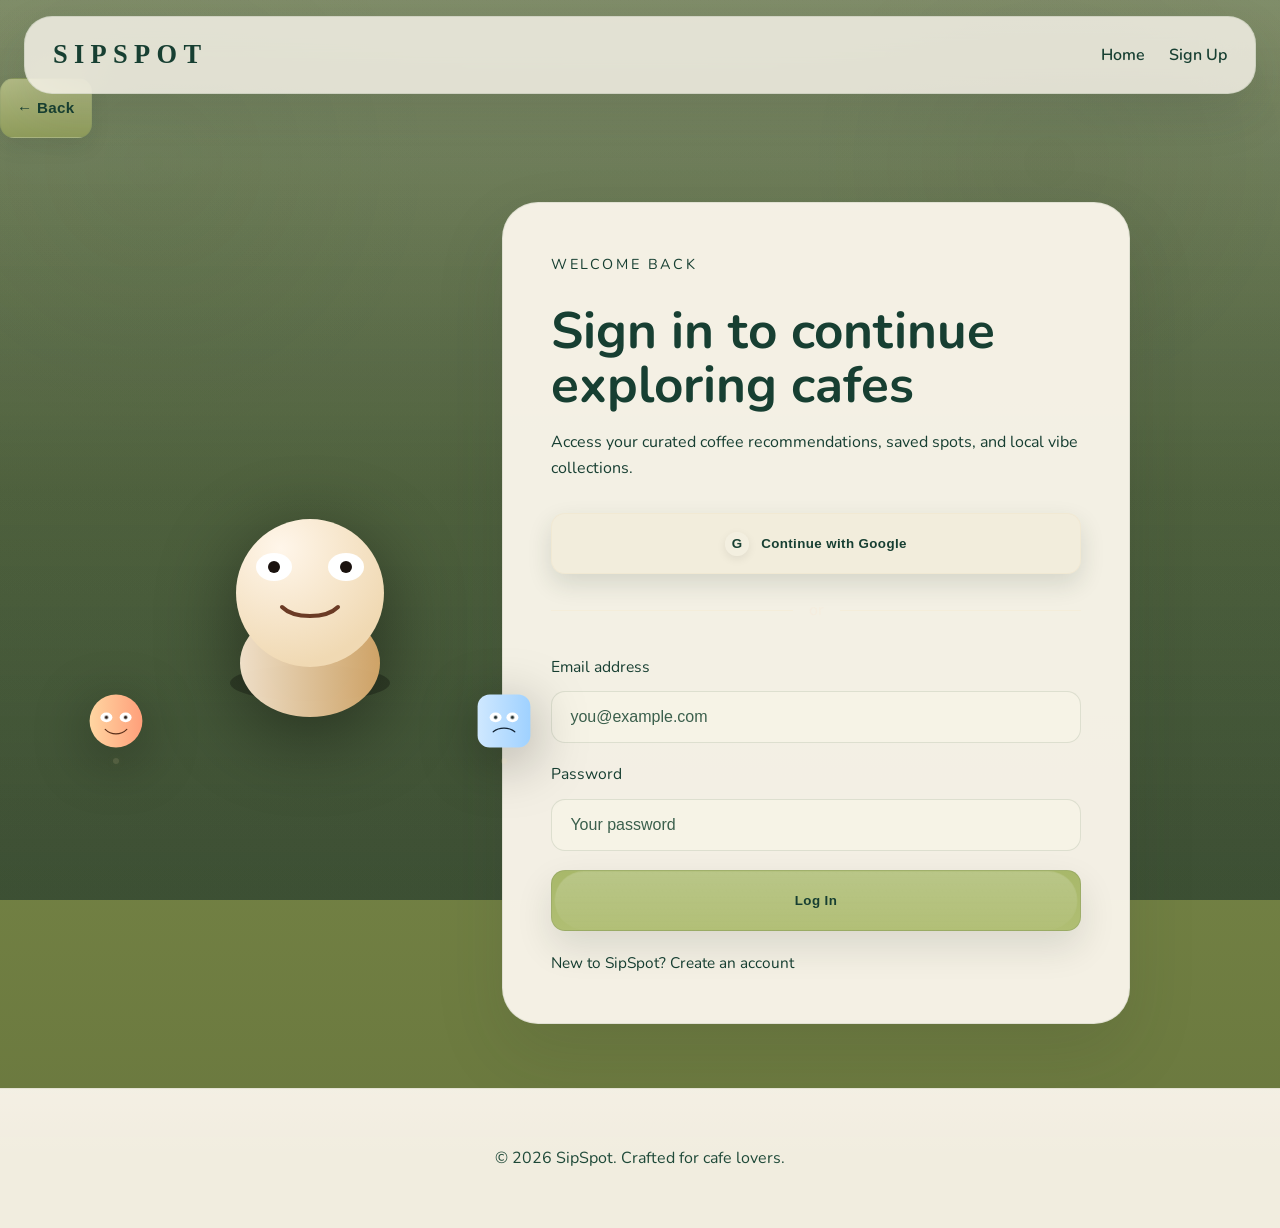
==== commit 719f6cda: "Update SIPSPOT" ====
--- a/explore.html
+++ b/explore.html
@@ -4,7 +4,15 @@
     <meta charset="UTF-8" />
     <meta name="viewport" content="width=device-width, initial-scale=1.0" />
     <title>Explore Cafes - SipSpot</title>
-    <link rel="stylesheet" href="styles.css" />
+    <link rel="stylesheet" href="styles.css?v=2" />
+    <link rel="manifest" href="./manifest.webmanifest" />
+    <link rel="apple-touch-icon" href="./icons/icon-192.jpg" />
+    <link rel="icon" href="./icons/icon.jpg" type="image/jpeg" />
+    <link rel="shortcut icon" href="./icons/icon-192.jpg" />
+    <meta name="theme-color" content="#2b190f" />
+    <meta name="mobile-web-app-capable" content="yes" />
+    <meta name="apple-mobile-web-app-capable" content="yes" />
+    <meta name="apple-mobile-web-app-status-bar-style" content="black-translucent" />
   </head>
   <body>
     <div class="video-wrap">
@@ -22,9 +30,10 @@
         <a href="explore.html" class="active">Explore</a>
         <a href="spin.html">Spin The Sip</a>
         <a href="login.html">Log In</a>
-        <a href="signup.html" class="button secondary">Sign Up</a>
+        <a href="signup.html" class="button secondary cta-simple">Sign Up</a>
       </nav>
     </header>
+    <button class="button secondary back-button" type="button" onclick="goBack()">← Back</button>
 
     <main class="section explore-page">
       <section class="explore-hero">
--- a/styles.css
+++ b/styles.css
@@ -1,22 +1,36 @@
 @import url('https://fonts.googleapis.com/css2?family=Playfair+Display:wght@600;700;900&family=Nunito:wght@300;400;600;700;800&display=swap');
 
 :root {
-  /* Coffee palette */
-  --espresso: #2b190f;
-  --dark-roast: #1a120e;
-  --mocha: #6d3f2a;
-  --caramel: #c89f65;
-  --cream: #fff7eb;
-  --latte: #f3e6d2;
-  --gold: #ffd88c;
-  --muted: rgba(255,255,255,0.72);
-
-  color-scheme: dark;
+  /* Organic green palette */
+  --olive-primary: #7C8B4A;
+  --olive-deep: #68763D;
+  --olive-soft: #8F9C5B;
+  --olive-muted: #A1AA70;
+  --olive-light: #B4BC86;
+  --forest: #173F32;
+  --forest-2: #1E4938;
+  --forest-3: #12382D;
+  /* Explicit dark-green palette required by design */
+  --dark-primary: #173F32; /* headings, primary text */
+  --dark-secondary: #1E4938; /* secondary text */
+  --dark-deep: #12382D; /* deep accents */
+  --dark-muted: #315744; /* muted text */
+  --accent-warm: #A8B86A;
+  --accent-warm-2: #9EAF61;
+  --accent-warm-3: #B0BE73;
+  --bg-cream: #F6F3E6;
+  --text: var(--dark-primary);
+  --muted: rgba(27, 42, 33, 0.62);
+  --shadow: rgba(37, 54, 41, 0.14);
+  --surface: rgba(250, 247, 238, 0.96);
+  --surface-soft: rgba(255, 255, 255, 0.72);
+
+  color-scheme: light;
   font-family: 'Nunito', system-ui, -apple-system, 'Segoe UI', Roboto, 'Helvetica Neue', Arial;
-  background-color: var(--dark-roast);
-  color: var(--cream);
+  background-color: var(--sand);
+  color: var(--text);
   font-size: 16px;
-  line-height: 1.6;
+  line-height: 1.65;
   overflow-x: hidden;
 }
 
@@ -25,9 +39,10 @@
   max-width: 1100px;
   margin: 3.5rem auto;
   padding: 2.5rem;
-  border-radius: 28px;
-  background: rgba(12, 10, 8, 0.6);
-  border: 1px solid rgba(255, 216, 145, 0.06);
+  border-radius: 32px;
+  background: rgba(255, 255, 255, 0.88);
+  border: 1px solid rgba(27, 44, 31, 0.12);
+  box-shadow: 0 18px 50px rgba(31, 45, 35, 0.09);
 }
 
 .spin-hero {
@@ -87,8 +102,8 @@
 body {
   margin: 0;
   min-height: 100vh;
-  background: transparent;
-  color: #f5e7d6;
+  color: var(--text);
+  background-image: radial-gradient(1200px 400px at 8% 12%, rgba(255,255,240,0.04), transparent 12%), radial-gradient(900px 360px at 92% 8%, rgba(0,0,0,0.03), transparent 14%), linear-gradient(180deg, var(--olive-light) 0%, var(--olive-primary) 40%, var(--olive-deep) 100%);
 }
 
 body::before {
@@ -96,9 +111,8 @@
   position: fixed;
   inset: 0;
   pointer-events: none;
-  background: radial-gradient(circle at 20% 18%, rgba(236, 219, 185, 0.08), transparent 18%),
-    radial-gradient(circle at 78% 16%, rgba(194, 150, 89, 0.08), transparent 20%);
-  mix-blend-mode: screen;
+  background: radial-gradient(circle at 12% 18%, rgba(57, 86, 55, 0.06), transparent 22%), radial-gradient(circle at 82% 18%, rgba(20, 30, 18, 0.06), transparent 20%);
+  mix-blend-mode: overlay;
   z-index: -2;
 }
 
@@ -107,7 +121,7 @@
   position: fixed;
   inset: 0;
   pointer-events: none;
-  background: linear-gradient(180deg, rgba(10, 8, 6, 0.22), rgba(6, 5, 4, 0.84));
+  background: linear-gradient(180deg, rgba(255,255,250,0.06), rgba(0,0,0,0.06));
   z-index: -1;
 }
 
@@ -131,7 +145,7 @@
 .video-overlay {
   position: absolute;
   inset: 0;
-  background: linear-gradient(180deg, rgba(10, 8, 6, 0.44), rgba(8, 6, 5, 0.86));
+  background: linear-gradient(180deg, rgba(25, 47, 36, 0.38), rgba(37, 61, 50, 0.64));
   pointer-events: none;
 }
 
@@ -337,19 +351,19 @@
   align-items: center;
   justify-content: space-between;
   padding: 1rem 1.75rem;
-  backdrop-filter: blur(26px);
-  background: rgba(12, 10, 8, 0.56);
-  border: 1px solid rgba(255, 235, 193, 0.12);
-  box-shadow: 0 24px 70px rgba(0, 0, 0, 0.26);
+  backdrop-filter: blur(24px);
+  background: rgba(255, 250, 242, 0.78);
+  border: 1px solid rgba(106, 134, 102, 0.16);
+  box-shadow: 0 20px 50px rgba(39, 59, 46, 0.12);
 }
 
 .brand {
   font-family: "Cormorant Garamond", serif;
-  font-size: 1.45rem;
+  font-size: 1.65rem;
   font-weight: 700;
-  letter-spacing: 0.26em;
+  letter-spacing: 0.24em;
   text-transform: uppercase;
-  color: #ffebd1;
+  color: var(--forest);
 }
 
 .nav-links {
@@ -377,15 +391,27 @@
 }
 
 .nav-links a {
-  color: rgba(245, 240, 232, 0.76);
+  color: var(--forest);
   text-decoration: none;
-  transition: color 0.2s ease, transform 0.2s ease;
+  transition: color 0.24s ease, transform 0.24s ease;
   position: relative;
+  font-weight: 600;
 }
 
 .nav-links a:hover {
-  color: #fff7e9;
+  color: var(--forest);
   transform: translateY(-1px);
+}
+
+a:focus-visible, button:focus-visible, .button:focus-visible {
+  outline: 3px solid rgba(166, 190, 130, 0.28);
+  outline-offset: 4px;
+  border-radius: 12px;
+}
+
+.button:active {
+  transform: translateY(1px) scale(0.995);
+  box-shadow: 0 8px 18px rgba(18, 32, 24, 0.06);
 }
 
 .nav-links a.active::after {
@@ -396,7 +422,7 @@
   bottom: -0.35rem;
   height: 3px;
   border-radius: 999px;
-  background: linear-gradient(135deg, #c89f65, #ffdebb);
+  background: linear-gradient(135deg, #6f8b71, #a6b79f);
 }
 
 .hero-cta,
@@ -417,6 +443,8 @@
   transition: transform 0.24s ease, box-shadow 0.24s ease, background 0.24s ease, color 0.24s ease;
   transform-style: preserve-3d;
   background-clip: padding-box;
+  box-shadow: 0 10px 24px var(--shadow);
+  border-radius: 14px;
 }
 
 .button::before,
@@ -425,6 +453,35 @@
   position: absolute;
   border-radius: 999px;
   transition: transform 0.24s ease, opacity 0.24s ease, background 0.24s ease;
+}
+
+.cta-simple {
+  padding: 0.9rem 1.4rem;
+  min-height: 3.6rem;
+  font-size: 0.98rem;
+  letter-spacing: 0.02em;
+  font-weight: 700;
+  box-shadow: 0 8px 20px rgba(24, 40, 30, 0.08);
+  border: 1px solid rgba(88, 105, 82, 0.16);
+  background: linear-gradient(180deg, var(--accent-warm) 0%, var(--accent-warm-2) 100%);
+  color: var(--forest);
+  border-radius: 14px;
+}
+
+.cta-simple:hover {
+  transform: translateY(-1px);
+  box-shadow: 0 14px 22px rgba(34, 47, 36, 0.14);
+  background: linear-gradient(180deg, #f6faf0 0%, #e1e8c5 100%);
+}
+
+.cta-simple:active {
+  transform: translateY(1px);
+  box-shadow: 0 8px 16px rgba(34, 47, 36, 0.1);
+}
+
+.cta-simple::before,
+.cta-simple::after {
+  content: none;
 }
 
 .button::before {
@@ -483,46 +540,70 @@
 }
 
 .button.primary {
-  border-radius: 2.3rem;
-  padding: 1rem 2.2rem;
+  padding: 0.95rem 1.8rem;
+  background: linear-gradient(180deg, var(--accent-warm) 0%, var(--accent-warm-3) 100%);
+  color: var(--forest);
+  border: 1px solid rgba(92, 110, 78, 0.18);
+  box-shadow: 0 16px 36px rgba(28, 45, 34, 0.12);
 }
 
 .button.primary::before {
   inset: 0;
-  background: radial-gradient(circle at 46% 22%, rgba(255, 255, 255, 0.85), rgba(255, 255, 255, 0.12) 22%),
-    linear-gradient(180deg, rgba(255, 255, 255, 0.65), rgba(255, 255, 255, 0.04) 48%);
-  opacity: 0.96;
-  transform: scale(0.98);
-}
-
-.button.primary::after {
-  right: -0.8rem;
-  top: 50%;
-  width: 1.2rem;
-  height: 2.2rem;
-  border-radius: 0.65rem 1.2rem 1.2rem 0.65rem;
-  background: rgba(255, 255, 255, 0.16);
-  border: 1px solid rgba(255, 255, 255, 0.22);
-  box-shadow: inset 0 1px 0 rgba(255, 255, 255, 0.28);
-  transform: translateY(-50%);
-}
+  background: linear-gradient(180deg, rgba(255, 255, 255, 0.23), rgba(255, 255, 255, 0.04));
+  opacity: 0.9;
+  transform: scale(0.99);
+}
+
+.button.primary::after { display: none; }
 
 .button.primary:hover {
-  transform: translateY(-2px);
-  box-shadow: 0 28px 72px rgba(61, 34, 16, 0.32);
+  transform: translateY(-1px);
+  box-shadow: 0 22px 58px rgba(55, 76, 59, 0.2);
 }
 
 .button.primary:active {
   transform: translateY(1px);
-  box-shadow: 0 10px 22px rgba(45, 25, 14, 0.2);
+  box-shadow: 0 12px 28px rgba(43, 63, 51, 0.12);
 }
 
 .button.secondary {
-  background: linear-gradient(180deg, rgba(251, 238, 206, 0.94), rgba(223, 171, 98, 0.95));
-  color: #4a2d16;
-  border: 1px solid rgba(98, 63, 35, 0.18);
-  padding: 1rem 1.9rem;
-  box-shadow: 0 18px 34px rgba(22, 13, 9, 0.22);
+  background: linear-gradient(180deg, var(--olive-soft) 0%, var(--olive-muted) 100%);
+  color: var(--forest);
+  border: 1px solid rgba(94, 112, 82, 0.14);
+  padding: 0.85rem 1.6rem;
+  box-shadow: 0 12px 28px rgba(28, 42, 34, 0.08);
+}
+
+.button.secondary.back-button {
+  display: inline-flex;
+  align-items: center;
+  gap: 0.5rem;
+  min-width: auto;
+  padding: 0.78rem 1rem;
+  font-size: 0.95rem;
+  letter-spacing: 0.02em;
+  background: linear-gradient(180deg, var(--olive-light) 0%, var(--olive-soft) 100%);
+  border: 1px solid rgba(103, 129, 100, 0.12);
+  color: var(--forest);
+  border-radius: 14px;
+  box-shadow: 0 10px 20px rgba(28, 42, 34, 0.08);
+  transition: transform 0.22s ease, background 0.22s ease, box-shadow 0.22s ease;
+  position: relative;
+}
+
+.button.secondary.back-button:hover {
+  transform: translateY(-1px);
+  background: rgba(255, 255, 255, 0.94);
+  box-shadow: 0 16px 32px rgba(48, 72, 57, 0.16);
+}
+
+.button.secondary.back-button:active {
+  transform: translateY(1px);
+}
+
+.button.secondary.back-button::before,
+.button.secondary.back-button::after {
+  content: none;
 }
 
 .button.secondary::before,
@@ -538,7 +619,7 @@
 .button.secondary::before {
   top: 0;
   height: 52%;
-  background: linear-gradient(180deg, rgba(255, 245, 220, 0.98), rgba(237, 205, 156, 0.96));
+  background: linear-gradient(180deg, rgba(255, 255, 250, 0.94), rgba(232, 238, 215, 0.94));
   border-top-left-radius: 1.9rem;
   border-top-right-radius: 1.9rem;
 }
@@ -546,7 +627,7 @@
 .button.secondary::after {
   bottom: 0;
   height: 48%;
-  background: linear-gradient(180deg, rgba(204, 134, 58, 0.92), rgba(180, 108, 44, 0.9));
+  background: linear-gradient(180deg, rgba(177, 201, 160, 0.92), rgba(147, 174, 129, 0.9));
   border-bottom-left-radius: 1.9rem;
   border-bottom-right-radius: 1.9rem;
 }
@@ -637,6 +718,50 @@
 .hero-right {
   display: grid;
   gap: 1.8rem;
+}
+
+.hero-panel {
+  background: rgba(246, 241, 227, 0.94);
+  border: 1px solid rgba(121, 143, 113, 0.18);
+  border-radius: 26px;
+  padding: 1.8rem;
+  box-shadow: 0 20px 44px rgba(42, 57, 46, 0.12);
+}
+
+.hero-badge {
+  display: inline-flex;
+  text-transform: uppercase;
+  letter-spacing: 0.24em;
+  font-size: 0.75rem;
+  color: #5f7a5c;
+  background: rgba(209, 226, 186, 0.5);
+  border-radius: 999px;
+  padding: 0.55rem 0.9rem;
+}
+
+.hero-panel h3 {
+  margin: 1rem 0 0.6rem;
+  color: var(--forest);
+}
+
+.hero-panel p,
+.hero-panel-meta {
+  color: rgba(51, 61, 48, 0.82);
+}
+
+.hero-panel-meta {
+  display: flex;
+  gap: 1rem;
+  flex-wrap: wrap;
+  margin-top: 1.2rem;
+  font-weight: 700;
+}
+
+.hero-panel-meta span {
+  background: rgba(227, 237, 206, 0.82);
+  padding: 0.55rem 0.9rem;
+  border-radius: 999px;
+  color: rgba(37, 50, 37, 0.92);
 }
 
 .hero-cup-illustration {
@@ -1003,6 +1128,11 @@
   gap: 2.5rem;
   align-items: center;
   padding: 5.5rem 2rem 3rem;
+  background: radial-gradient(circle at top left, rgba(121, 145, 111, 0.2), transparent 24%),
+    linear-gradient(180deg, rgba(255, 252, 245, 0.98), rgba(239, 230, 212, 0.98));
+  border-radius: 36px;
+  border: 1px solid rgba(80, 104, 87, 0.12);
+  box-shadow: 0 34px 110px rgba(44, 63, 50, 0.12);
 }
 
 .hero-copy {
@@ -1010,22 +1140,23 @@
 }
 
 .hero-copy .eyebrow {
-  color: #ffe5b8;
+  color: var(--pine);
+  text-transform: uppercase;
+  letter-spacing: 0.2em;
 }
 
 .hero-section h1 {
   font-family: "Cormorant Garamond", serif;
-  font-size: clamp(4rem, 8vw, 6.2rem);
-  line-height: 0.9;
-  letter-spacing: -0.06em;
-  color: #fff5e6;
-  text-shadow: 0 18px 45px rgba(0, 0, 0, 0.36);
+  font-size: clamp(3.5rem, 8vw, 5.4rem);
+  line-height: 0.95;
+  letter-spacing: -0.03em;
+  color: var(--forest);
 }
 
 .hero-section p {
-  font-size: 1.05rem;
+  font-size: 1rem;
   max-width: 46rem;
-  color: rgba(245, 235, 220, 0.86);
+  color: rgba(29, 45, 36, 0.82);
 }
 
 .eyebrow {
@@ -1045,18 +1176,18 @@
 }
 
 .hero-search-card {
-  background: rgba(18, 14, 11, 0.64);
-  border: 1px solid rgba(255, 216, 145, 0.14);
-  border-radius: 32px;
+  background: rgba(250, 246, 236, 0.96);
+  border: 1px solid rgba(126, 146, 116, 0.18);
+  border-radius: 28px;
   padding: 2rem;
-  color: #f5ead8;
-  backdrop-filter: blur(24px);
-  box-shadow: 0 28px 80px rgba(0, 0, 0, 0.30);
+  color: var(--text);
+  backdrop-filter: blur(14px);
+  box-shadow: 0 18px 42px rgba(47, 65, 51, 0.12);
 }
 
 .hero-search-card p {
   margin-bottom: 1rem;
-  color: rgba(242, 232, 217, 0.82);
+  color: rgba(38, 54, 42, 0.78);
 }
 
 .search-box {
@@ -1067,16 +1198,16 @@
 
 .search-box input {
   width: 100%;
-  border: 1px solid rgba(255, 224, 159, 0.18);
-  border-radius: 22px;
-  background: rgba(22, 18, 15, 0.82);
-  color: #f5e7d6;
+  border: 1px solid rgba(119, 142, 115, 0.22);
+  border-radius: 14px;
+  background: var(--bg-cream);
+  color: var(--text);
   padding: 1rem 1.15rem;
   font-size: 1rem;
 }
 
 .search-box input:focus {
-  outline: 2px solid rgba(226, 183, 107, 0.34);
+  outline: 2px solid rgba(116, 142, 114, 0.4);
   outline-offset: 2px;
 }
 
@@ -1084,16 +1215,17 @@
   border: none;
   border-radius: 22px;
   padding: 1rem 1.4rem;
-  background: linear-gradient(135deg, #c89f65, #b87941);
-  color: #fffdf9;
+  background: linear-gradient(135deg, #5e845d, #92a97f);
+  color: #f6f0e5;
   font-weight: 700;
   cursor: pointer;
-  transition: transform 0.2s ease, box-shadow 0.2s ease;
+  transition: transform 0.2s ease, box-shadow 0.2s ease, background 0.2s ease;
 }
 
 .search-box button:hover {
   transform: translateY(-2px);
-  box-shadow: 0 18px 45px rgba(184, 121, 65, 0.28);
+  box-shadow: 0 18px 45px rgba(51, 70, 56, 0.18);
+  background: linear-gradient(135deg, #3e6a51, #6d8f75);
 }
 
 .search-chips {
@@ -1244,11 +1376,11 @@
 
 .auth-card {
   width: min(540px, 100%);
-  background: rgba(11, 14, 24, 0.88);
-  border: 1px solid rgba(255, 255, 255, 0.1);
+  background: rgba(247, 243, 232, 0.98);
+  border: 1px solid rgba(120, 138, 112, 0.16);
   border-radius: 36px;
   padding: 3rem;
-  box-shadow: 0 35px 90px rgba(0, 0, 0, 0.25);
+  box-shadow: 0 30px 70px rgba(39, 51, 39, 0.12);
 }
 
 .auth-copy {
@@ -1259,11 +1391,12 @@
   margin: 0.75rem 0 0;
   font-size: clamp(2.25rem, 4vw, 3.25rem);
   line-height: 1.05;
+  color: var(--forest);
 }
 
 .auth-copy p {
   margin: 1rem 0 0;
-  color: rgba(243, 244, 248, 0.82);
+  color: rgba(42, 59, 45, 0.8);
 }
 
 .auth-form {
@@ -1280,10 +1413,10 @@
 
 .auth-form input {
   width: 100%;
-  border: 1px solid rgba(255, 255, 255, 0.12);
-  border-radius: 18px;
-  background: rgba(255, 255, 255, 0.05);
-  color: #f3f4f8;
+  border: 1px solid rgba(120, 140, 117, 0.2);
+  border-radius: 14px;
+  background: var(--bg-cream);
+  color: var(--text);
   padding: 1rem 1.15rem;
   font-size: 1rem;
 }
@@ -1295,7 +1428,7 @@
 
 .auth-footer {
   margin: 0;
-  color: rgba(243, 244, 248, 0.72);
+  color: rgba(46, 60, 49, 0.8);
   font-size: 0.96rem;
 }
 
@@ -1318,9 +1451,9 @@
   max-width: 1200px;
   margin: 0 auto;
   border-radius: 40px;
-  background: rgba(15, 12, 10, 0.70);
-  border: 1px solid rgba(255, 214, 152, 0.10);
-  box-shadow: 0 40px 120px rgba(0, 0, 0, 0.28);
+  background: rgba(249, 245, 235, 0.96);
+  border: 1px solid rgba(112, 135, 109, 0.16);
+  box-shadow: 0 28px 70px rgba(35, 50, 38, 0.12);
 }
 
 .explore-page::before {
@@ -1329,7 +1462,7 @@
   inset: 0;
   border-radius: 40px;
   pointer-events: none;
-  background: radial-gradient(circle at top left, rgba(255, 255, 255, 0.06), transparent 32%);
+  background: radial-gradient(circle at top left, rgba(211, 224, 188, 0.18), transparent 32%);
 }
 
 .explore-hero {
@@ -1346,8 +1479,8 @@
 }
 
 .platform-stats div {
-  background: rgba(255, 255, 255, 0.05);
-  border: 1px solid rgba(255, 255, 255, 0.08);
+  background: rgba(252, 250, 244, 0.96);
+  border: 1px solid rgba(122, 142, 112, 0.14);
   border-radius: 28px;
   padding: 1.4rem 1.6rem;
   text-align: center;
@@ -1392,18 +1525,18 @@
   min-height: 230px;
   padding: 1.85rem;
   border-radius: 32px;
-  background: linear-gradient(180deg, rgba(255, 255, 255, 0.06), rgba(255, 255, 255, 0.02));
-  border: 1px solid rgba(255, 255, 255, 0.1);
-  box-shadow: 0 20px 38px rgba(0, 0, 0, 0.16);
+  background: rgba(250, 246, 236, 0.96);
+  border: 1px solid rgba(119, 140, 113, 0.17);
+  box-shadow: 0 16px 34px rgba(34, 47, 38, 0.10);
   transition: transform 0.35s ease, box-shadow 0.35s ease, border-color 0.35s ease, background 0.35s ease;
   will-change: transform;
 }
 
 .explore-card:hover {
   transform: translateY(-6px) scale(1.02);
-  border-color: rgba(255, 216, 140, 0.28);
-  background: rgba(255, 255, 255, 0.12);
-  box-shadow: 0 40px 90px rgba(0, 0, 0, 0.24);
+  border-color: rgba(114, 142, 110, 0.32);
+  background: rgba(255, 254, 245, 0.98);
+  box-shadow: 0 32px 70px rgba(34, 47, 38, 0.16);
   z-index: 2;
 }
 
@@ -1416,7 +1549,7 @@
   font-size: 0.78rem;
   letter-spacing: 0.2em;
   text-transform: uppercase;
-  color: #ffc46b;
+  color: #8c9f77;
   opacity: 0.95;
 }
 
@@ -1428,7 +1561,7 @@
 
 .cafe-vibe {
   margin: 0;
-  color: rgba(243, 244, 248, 0.78);
+  color: rgba(51, 65, 50, 0.78);
   line-height: 1.75;
 }
 
@@ -1436,8 +1569,8 @@
   width: fit-content;
   margin-top: 1.5rem;
   align-self: flex-start;
-  background: linear-gradient(135deg, #b87941, #ffd88c);
-  color: #1c1a17;
+  background: linear-gradient(135deg, #7d9a6f, #bccfa8);
+  color: #2f3f2f;
   padding: 0.9rem 1.3rem;
 }
 
@@ -1547,8 +1680,11 @@
 }
 
 .search-box input::placeholder {
-  color: rgba(243, 244, 248, 0.52);
-}
+  color: #4F684F;
+}
+
+/* global placeholders */
+::placeholder { color: #4F684F; opacity: 0.95; }
 
 .pill-list {
   display: flex;
@@ -1574,7 +1710,7 @@
   position: absolute;
   inset: 0;
   pointer-events: none;
-  background: linear-gradient(180deg, rgba(255, 253, 249, 0.02), transparent 30%);
+  background: linear-gradient(180deg, rgba(245, 239, 225, 0.18), transparent 30%);
 }
 
 .section > * {
@@ -1612,11 +1748,11 @@
 
 .feature-grid article,
 .card {
-  background: rgba(16, 12, 10, 0.68);
-  border: 1px solid rgba(255, 215, 145, 0.10);
+  background: rgba(249, 245, 235, 0.95);
+  border: 1px solid rgba(121, 141, 117, 0.18);
   border-radius: 30px;
   padding: 1.75rem;
-  box-shadow: 0 24px 70px rgba(0, 0, 0, 0.24);
+  box-shadow: 0 20px 40px rgba(30, 41, 33, 0.08);
 }
 
 .feature-grid article h3,
@@ -1624,10 +1760,42 @@
   margin-top: 0;
 }
 
+.feature-grid article {
+  min-height: 250px;
+}
+
+.feature-grid article h3 {
+  color: var(--forest);
+}
+
+.feature-grid article p {
+  color: rgba(52, 62, 49, 0.84);
+}
+
 .feature-grid article p,
 .card p {
   margin: 0.85rem 0 0;
-  color: rgba(243, 244, 248, 0.78);
+  color: var(--text);
+}
+
+/* Ensure card and section text uses dark green for readability */
+.section,
+.feature-grid article,
+.cards-grid,
+.explore-card,
+.featured-card,
+.auth-card,
+.hero-panel {
+  color: var(--text);
+}
+
+.feature-grid article p,
+.card p,
+.featured-copy p,
+.explore-card p,
+.auth-copy p,
+.auth-form label {
+  color: var(--text);
 }
 
 .featured-cafes .section-header {
@@ -1642,14 +1810,55 @@
   grid-template-columns: repeat(3, minmax(0, 1fr));
 }
 
+.rating-card {
+  background: rgba(249, 245, 235, 0.96);
+  border: 1px solid rgba(121, 141, 117, 0.16);
+  border-radius: 32px;
+  padding: 2rem;
+  display: grid;
+  gap: 1.25rem;
+  box-shadow: 0 24px 60px rgba(39, 52, 42, 0.12);
+}
+
+.rating-card h2,
+.rating-card .eyebrow {
+  margin: 0;
+}
+
+.rating-summary {
+  display: flex;
+  gap: 1rem;
+  flex-wrap: wrap;
+}
+
+.rating-stat {
+  flex: 1;
+  min-width: 140px;
+  background: rgba(230, 236, 215, 0.9);
+  border: 1px solid rgba(129, 147, 120, 0.16);
+  border-radius: 26px;
+  padding: 1rem 1.2rem;
+}
+
+.rating-stat span {
+  display: block;
+  font-size: 2rem;
+  color: var(--forest);
+}
+
+.rating-stat p {
+  margin: 0.5rem 0 0;
+  color: rgba(54, 70, 53, 0.84);
+}
+
 /* Rotating featured recommendation styles */
 .featured-rotator { margin-top: 1.25rem; display:flex; justify-content:center }
-.featured-card { width:100%; max-width:980px; display:flex; gap:1.5rem; align-items:stretch; border-radius:20px; overflow:hidden; background:linear-gradient(180deg, rgba(255,255,255,0.02), rgba(255,255,255,0.01)); border:1px solid rgba(255,230,160,0.06); box-shadow:0 30px 90px rgba(0,0,0,0.36); }
-.featured-media { width:40%; min-height:200px; background-size:cover; background-position:center; filter:brightness(0.88) saturate(0.9); }
+.featured-card { width:100%; max-width:980px; display:flex; gap:1.5rem; align-items:stretch; border-radius:20px; overflow:hidden; background: rgba(247, 244, 235, 0.98); border:1px solid rgba(118, 135, 108, 0.16); box-shadow:0 24px 56px rgba(39, 55, 43, 0.12); }
+.featured-media { width:40%; min-height:200px; background-size:cover; background-position:center; filter:brightness(0.95) saturate(1.05); }
 .featured-copy { padding:1.5rem; flex:1; display:flex; flex-direction:column; justify-content:center }
-.featured-copy h3 { margin:0 0 0.5rem 0; font-size:1.6rem; color:#fffdf6 }
-.featured-copy p { margin:0 0 0.6rem 0; color:rgba(245,235,220,0.86) }
-.featured-address { color:rgba(245,235,220,0.72); font-weight:600; margin-top:0.4rem }
+.featured-copy h3 { margin:0 0 0.5rem 0; font-size:1.6rem; color: var(--forest); }
+.featured-copy p { margin:0 0 0.6rem 0; color: rgba(41, 57, 43, 0.86); }
+.featured-address { color: rgba(90, 107, 90, 0.78); font-weight:600; margin-top:0.4rem }
 .featured-actions { display:flex; gap:0.8rem; margin-top:1rem }
 .rotating-fade { transition: transform 0.6s cubic-bezier(.2,.9,.2,1), opacity 0.6s ease; opacity:1; transform:translateY(0); }
 .rotating-fade.hidden { opacity:0; transform:translateY(8px); }
@@ -1697,9 +1906,9 @@
   position: relative;
   text-align: center;
   padding: 2.5rem 2rem;
-  color: rgba(255, 245, 220, 0.74);
-  background: rgba(12, 12, 10, 0.70);
-  border-top: 1px solid rgba(255, 214, 146, 0.10);
+  color: rgba(33, 48, 36, 0.82);
+  background: rgba(247, 242, 230, 0.96);
+  border-top: 1px solid rgba(135, 159, 124, 0.12);
 }
 
 .site-footer::before {
@@ -1707,7 +1916,7 @@
   position: absolute;
   inset: 0;
   pointer-events: none;
-  background: linear-gradient(180deg, rgba(255, 253, 249, 0.04), transparent 50%);
+  background: linear-gradient(180deg, rgba(255, 255, 250, 0.16), transparent 50%);
 }
 
 @media (max-width: 980px) {
@@ -1718,6 +1927,15 @@
     grid-template-columns: 1fr;
   }
 
+  .hero-panel,
+  .rating-card,
+  .featured-card,
+  .hero-search-card,
+  .auth-card,
+  .explore-page {
+    width: 100%;
+  }
+
   .site-header {
     flex-wrap: wrap;
     gap: 1rem;
@@ -1732,3 +1950,268 @@
   }
 }
 
+.install-panel {
+  margin-top: 1.8rem;
+}
+.install-button {
+  width: fit-content;
+  padding: 0.82rem 1.25rem;
+  display: inline-flex;
+  align-items: center;
+  gap: 0.85rem;
+  background: linear-gradient(180deg, var(--accent-warm) 0%, var(--accent-warm-2) 100%);
+  color: var(--forest);
+  border: 1px solid rgba(88, 105, 82, 0.18);
+  box-shadow: 0 12px 30px rgba(26, 40, 31, 0.12);
+  border-radius: 14px;
+  min-width: 200px;
+  transition: transform 0.22s ease, box-shadow 0.22s ease, background 0.22s ease, border-color 0.22s ease;
+  backdrop-filter: blur(14px);
+  position: relative;
+}
+.install-button:hover {
+  transform: translateY(-1px);
+  background: linear-gradient(180deg, var(--accent-warm-2) 0%, var(--accent-warm-3) 100%);
+  border-color: rgba(109, 131, 100, 0.36);
+  box-shadow: 0 22px 54px rgba(60, 78, 60, 0.18);
+}
+.install-button:active {
+  transform: translateY(1px);
+}
+.install-button.installed {
+  background: rgba(238, 243, 221, 0.92);
+  border-color: rgba(117, 139, 108, 0.28);
+  color: var(--forest);
+}
+.install-icon {
+  display: inline-flex;
+  align-items: center;
+  justify-content: center;
+  width: 2rem;
+  height: 2rem;
+  border-radius: 16px;
+  background: linear-gradient(135deg, #f7eed4 0%, #dccb96 100%);
+  box-shadow: inset 0 1px 0 rgba(255,255,255,0.45), 0 10px 24px rgba(0,0,0,0.08);
+  color: var(--forest);
+  font-size: 1rem;
+  flex-shrink: 0;
+}
+.install-icon svg {
+  width: 1.4rem;
+  height: 1.4rem;
+  display: block;
+}
+.install-icon svg path,
+.install-icon svg circle,
+.install-icon svg rect {
+  fill: currentColor;
+}
+.install-icon svg path[stroke],
+.install-icon svg circle[stroke],
+.install-icon svg rect[stroke] {
+  stroke: currentColor;
+}
+.install-copy {
+  display: flex;
+  flex-direction: column;
+  align-items: flex-start;
+  gap: 0.08rem;
+  line-height: 1.05;
+}
+.install-title {
+  display: block;
+  font-size: 0.98rem;
+  font-weight: 800;
+  letter-spacing: 0.01em;
+}
+.install-subtitle {
+  display: block;
+  font-size: 0.82rem;
+  color: rgba(31, 18, 8, 0.72);
+  font-weight: 700;
+  text-transform: uppercase;
+  opacity: 0.88;
+}
+.install-hint {
+  margin-left: auto;
+  font-size: 1.2rem;
+  color: rgba(255, 255, 255, 0.8);
+}
+.pwa-install-modal {
+  position: fixed;
+  inset: 0;
+  display: grid;
+  place-items: center;
+  background: rgba(6, 4, 3, 0.72);
+  z-index: 1100;
+  padding: 1.25rem;
+}
+.pwa-install-modal.hidden {
+  display: none;
+}
+.pwa-install-content {
+  width: min(96vw, 520px);
+  border-radius: 28px;
+  background: rgba(18, 12, 7, 0.94);
+  border: 1px solid rgba(255, 218, 138, 0.16);
+  box-shadow: 0 40px 120px rgba(4, 2, 1, 0.56);
+  backdrop-filter: blur(20px);
+  padding: 2rem;
+  position: relative;
+  overflow: hidden;
+}
+.pwa-install-content::before {
+  content: '';
+  position: absolute;
+  inset: 0;
+  background: radial-gradient(circle at top right, rgba(255, 198, 111, 0.18), transparent 32%);
+  pointer-events: none;
+}
+.pwa-install-content::after {
+  content: '';
+  position: absolute;
+  left: 18%;
+  top: -10%;
+  width: 180px;
+  height: 180px;
+  border-radius: 50%;
+  background: rgba(255, 246, 213, 0.08);
+  filter: blur(20px);
+  pointer-events: none;
+}
+.pwa-modal-header {
+  display: flex;
+  align-items: flex-start;
+  justify-content: space-between;
+  gap: 1rem;
+}
+.pwa-modal-title {
+  margin: 0;
+  font-size: clamp(1.7rem, 2.5vw, 2.2rem);
+  line-height: 1.05;
+  color: #fffdf4;
+}
+.pwa-modal-copy {
+  margin: 1rem 0 0;
+  color: rgba(255, 241, 218, 0.84);
+}
+.pwa-instruction-list {
+  margin: 1.75rem 0 0;
+  display: grid;
+  gap: 0.85rem;
+}
+.pwa-instruction-step {
+  display: grid;
+  gap: 0.25rem;
+  padding: 1rem 1.1rem;
+  border-radius: 18px;
+  background: rgba(255, 255, 255, 0.06);
+  border: 1px solid rgba(255, 215, 143, 0.12);
+}
+.pwa-instruction-step strong {
+  display: block;
+  font-size: 0.9rem;
+  color: #ffd88c;
+}
+.pwa-instruction-step span {
+  font-size: 0.92rem;
+  color: rgba(255, 245, 226, 0.86);
+}
+.pwa-install-actions {
+  display: flex;
+  gap: 0.9rem;
+  flex-wrap: wrap;
+  margin-top: 1.8rem;
+}
+.pwa-install-action,
+.pwa-install-cancel {
+  appearance: none;
+  border: none;
+  cursor: pointer;
+  min-width: 140px;
+  border-radius: 999px;
+  font-weight: 700;
+  padding: 0.95rem 1.35rem;
+  transition: transform 0.2s ease, box-shadow 0.2s ease;
+}
+.pwa-install-action {
+  background: linear-gradient(180deg, #ffd88c 0%, #d49f5a 100%);
+  color: #2b1207;
+}
+.pwa-install-cancel {
+  background: rgba(255, 255, 255, 0.08);
+  color: #fff;
+  border: 1px solid rgba(255, 255, 255, 0.12);
+}
+.pwa-install-action:hover,
+.pwa-install-cancel:hover {
+  transform: translateY(-1px);
+}
+.pwa-install-close {
+  appearance: none;
+  border: none;
+  background: transparent;
+  color: rgba(255, 255, 255, 0.72);
+  font-size: 1.5rem;
+  cursor: pointer;
+}
+.pwa-install-badge {
+  display: inline-flex;
+  align-items: center;
+  gap: 0.55rem;
+  padding: 0.5rem 0.9rem;
+  border-radius: 999px;
+  background: rgba(255, 255, 255, 0.06);
+  color: #ffedc7;
+  font-size: 0.86rem;
+  border: 1px solid rgba(255, 217, 139, 0.14);
+}
+@media (max-width: 760px) {
+  .install-button {
+    width: 100%;
+    justify-content: center;
+    text-align: center;
+    align-items: center;
+  }
+  .install-button::before {
+    left: 50%;
+    transform: translateX(-50%);
+  }
+}
+
+/* === Enforce dark-green text palette for all visible text === */
+/* Use the project-required dark green variables to ensure readable text */
+:root {
+  --text-force: var(--text);
+}
+
+/* Apply dark green to common text elements */
+body, h1, h2, h3, h4, h5, h6, p, span, a, strong, em, small, label, button, input, textarea, select, option, li, blockquote {
+  color: var(--text-force) !important;
+}
+
+/* Ensure headings and primary text use the primary dark green */
+h1, h2, h3, h4, h5, h6 { color: var(--dark-primary) !important; }
+
+/* Muted text may use a softer dark-muted value */
+.muted, .help-text, .section-subtitle, .search-hint { color: var(--dark-muted) !important; }
+
+/* Placeholders should be readable but muted */
+::placeholder { color: var(--dark-muted) !important; opacity: 0.95; }
+
+/* Ensure install subtitles and small badges are readable */
+.install-subtitle, .pwa-install-badge, .pwa-install-step { color: var(--dark-secondary) !important; }
+
+/* Keep interactive element backgrounds intact but ensure button text is dark green */
+.button, .hero-cta, .cta-simple { color: var(--dark-primary) !important; }
+
+/* Adjust intro background to a deep olive so dark-green text remains visible */
+.intro-screen { background: radial-gradient(circle at 50% 20%, rgba(50, 58, 36, 0.92) 0%, rgba(34, 40, 28, 0.88) 38%, rgba(20,20,16,0.95) 100%) !important; }
+
+/* Avoid forcing SVG fills that are intentionally decorative */
+.install-icon, svg, .small-character, .character { color: inherit !important; }
+
+/* Ensure footer text is dark green */
+.site-footer, .site-footer * { color: var(--dark-secondary) !important; }
+
+
